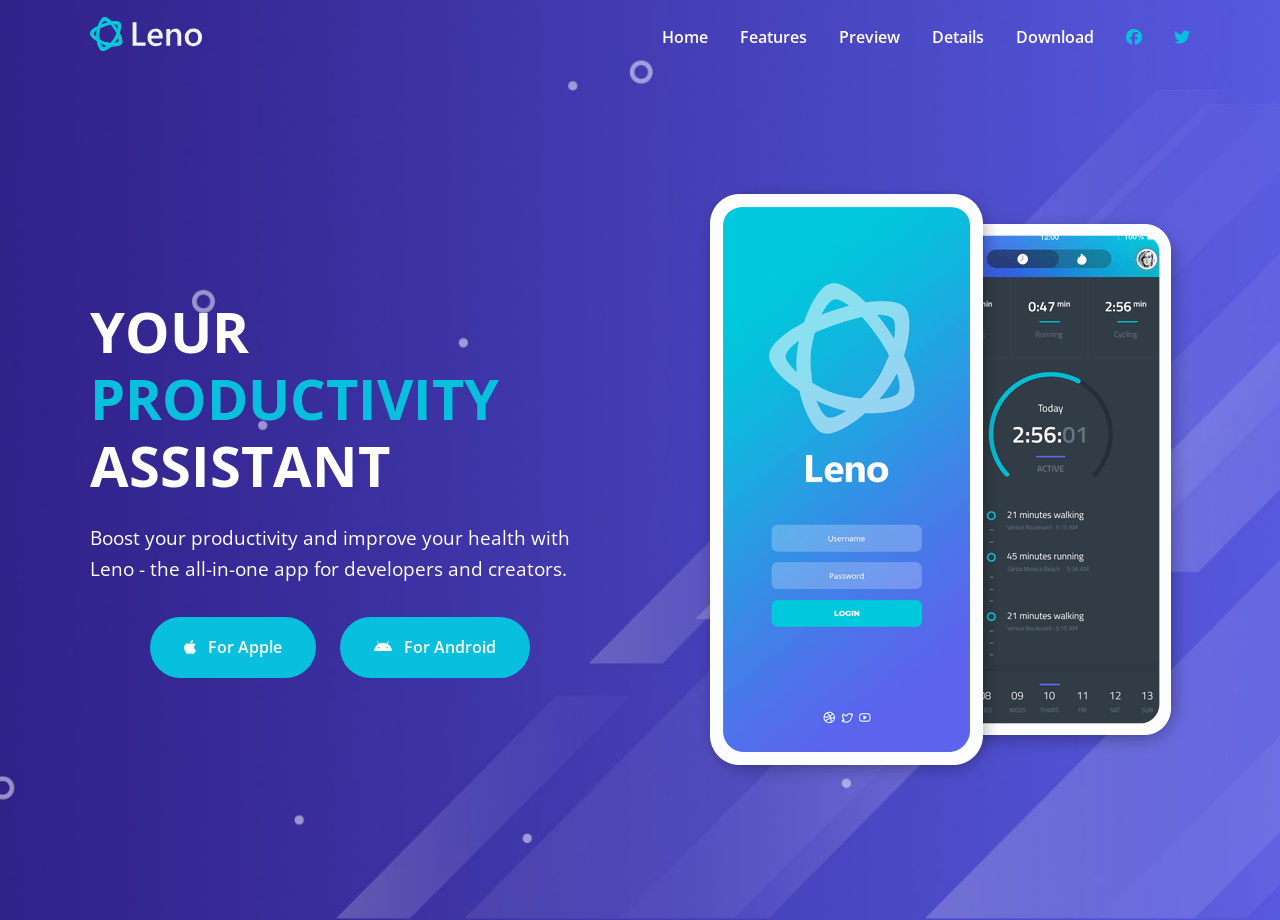
==== 19-20-Leno-Website-Project/index.html @ e5c8c9b2 "feat: implemented hero section" ====
<!DOCTYPE html>
<html lang="en">
  <head>
    <meta charset="UTF-8" />
    <meta name="viewport" content="width=device-width, initial-scale=1.0" />
    <link rel="preconnect" href="https://fonts.googleapis.com" />
    <link rel="preconnect" href="https://fonts.gstatic.com" crossorigin />
    <link
      href="https://fonts.googleapis.com/css2?family=Open+Sans:ital,wght@0,300..800;1,300..800&display=swap"
      rel="stylesheet"
    />
    <link
      rel="stylesheet"
      href="https://cdnjs.cloudflare.com/ajax/libs/font-awesome/6.5.2/css/all.min.css"
      integrity="sha512-SnH5WK+bZxgPHs44uWIX+LLJAJ9/2PkPKZ5QiAj6Ta86w+fsb2TkcmfRyVX3pBnMFcV7oQPJkl9QevSCWr3W6A=="
      crossorigin="anonymous"
      referrerpolicy="no-referrer"
    />
    <link rel="stylesheet" href="./css/styles.css" />
    <link rel="icon" href="./images/favicon.png" />
    <title>Leno App | Health & Productivity</title>
  </head>
  <body>
    <navbar class="navbar">
      <div class="navbar__container container">
        <div class="navbar__logo">
          <img src="./images/logo.svg" alt="Leno" />
        </div>
        <div class="navbar__menu">
          <ul class="navbar__menu-list">
            <li class="navbar__menu-item">
              <a href="index.html" class="navbar__menu-link">Home</a>
            </li>
            <li class="navbar__menu-item">
              <a href="index.html#features" class="navbar__menu-link">Features</a>
            </li>
            <li class="navbar__menu-item">
              <a href="index.html#preview" class="navbar__menu-link">Preview</a>
            </li>
            <li class="navbar__menu-item">
              <a href="index.html#details" class="navbar__menu-link">Details</a>
            </li>
            <li class="navbar__menu-item">
              <a href="index.html#download" class="navbar__menu-link">Download</a>
            </li>
            <li class="navbar__menu-item">
              <a href="#" class="navbar__menu-link--primary">
                <i class="fa-brands fa-facebook"></i>
              </a>
            </li>
            <li class="navbar__menu-item">
              <a href="#" class="navbar__menu-link--primary">
                <i class="fa-brands fa-twitter"></i>
              </a>
            </li>
          </ul>
        </div>

        <!-- Mobile Menu & Hamburger Icon -->
        <div class="navbar__mobile-menu">
          <div class="navbar__mobile-menu-toggle">
            <i class="fas fa-bars fa-2x"></i>
          </div>
          <!-- Mobile Menu Items -->
          <div class="navbar__mobile-menu-items">
            <ul class="navbar__mobile-menu-list">
              <li class="navbar__mobile-menu-item">
                <a href="index.html" class="navbar__mobile-menu-link">Home</a>
              </li>
              <li class="navbar__mobile-menu-item">
                <a href="index.html#features" class="navbar__mobile-menu-link">Features</a>
              </li>
              <li class="navbar__mobile-menu-item">
                <a href="index.html#preview" class="navbar__mobile-menu-link">Preview</a>
              </li>
              <li class="navbar__mobile-menu-item">
                <a href="index.html#details" class="navbar__mobile-menu-link">Details</a>
              </li>
              <li class="navbar__mobile-menu-item">
                <a href="index.html#download" class="navbar__mobile-menu-link">Download</a>
              </li>
              <li class="navbar__mobile-menu-item">
                <a href="#" class="navbar__mobile-menu-link--primary">
                  <i class="fa-brands fa-facebook"></i>
                </a>
              </li>
              <li class="navbar__mobile-menu-item">
                <a href="#" class="navbar__mobile-menu-link--primary">
                  <i class="fa-brands fa-twitter"></i>
                </a>
              </li>
            </ul>
          </div>
        </div>
      </div>
    </navbar>

    <!-- Hero -->
    <header class="hero">
      <div class="hero__container container">
        <div class="hero__content">
          <h1 class="hero__title">
            Your
            <span class="hero__title--primary">productivity</span> assistant
          </h1>
          <p class="hero__description">
            Boost your productivity and improve your health with Leno - the
            all-in-one app for developers and creators.
          </p>
          <div class="hero__buttons">
            <a href="#download" class="hero__button btn">
              <i class="fa-brands fa-apple"></i> For Apple </a>
            <a href="#download" class="hero__button btn">
              <i class="fa-brands fa-android"></i> For Android </a>
          </div>
        </div>
        <div class="hero__image">
          <img src="./images/header-smartphones.png" alt="Leno App" />
        </div>
      </div>
    </header>

    <script src="./js/script.js"></script>
  </body>
</html>
---- 19-20-Leno-Website-Project/css/styles.css ----
*,
*:before,
*:after {
  margin: 0;
  padding: 0;
  box-sizing: border-box;
}

:root {
  --primary-color: #08c0dd;
  --secondary-color: #262431;
  --tertiary-color: #2f2c3d;
}

html,
body {
  font-family: 'Open Sans', sans-serif;
  background: var(--secondary-color);
  color: #fff;
  line-height: 1.6;
  scroll-behavior: smooth;
}

a {
  color: #fff;
  text-decoration: none;
}

ul {
  list-style: none;
}

img {
  max-width: 100%;
}

.container {
  max-width: 1100px;
  margin: 0 auto;
}

.btn {
  padding: 0.5rem 2rem;
  background-color: var(--primary-color);
  border: 2px solid transparent;
  color: #fff;
  font-weight: 600;
  border-radius: 50px;
  transition: background-color 0.3s ease;
}

.btn:hover {
  background-color: var(--secondary-color);
  border-color: var(--primary-color);
}

/* Navbar */
.navbar {
  padding: 1rem 2rem;
  position: fixed;
  top: 0;
  right: 0;
  left: 0;
  z-index: 1000;
  background-color: transparent;
  transition: background-color 0.3s ease-in-out;
}

.navbar.navbar--scroll {
  background-color: rgba(38, 36, 49, 0.8);
  backdrop-filter: blur(10px);
}

.navbar__container {
  display: flex;
  justify-content: space-between;
  align-items: center;
}

.navbar__logo img {
  width: 112px;
  height: 36px;
}

.navbar__menu-list {
  display: flex;
  align-items: center;
  gap: 2rem;
  font-weight: 600;
}

.navbar__menu-link:hover,
.navbar__mobile-menu-link:hover {
  color: var(--primary-color);
}

.navbar__menu-link--primary,
.navbar__mobile-menu-link--primary {
  color: var(--primary-color);
}

.navbar__menu-link--primary:hover,
.navbar__mobile-menu-link--primary:hover {
  color: #fff;
}

/* Mobile Menu */
.navbar__mobile-menu {
  display: none;
  cursor: pointer;
}

.navbar__mobile-menu-items {
  position: absolute;
  top: 100%;
  left: 0;
  width: 100%;
  background: var(--secondary-color);
  opacity: 0.95;
  padding: 3rem 2rem;
  text-align: center;
  box-shadow: 0 2px 5px rgba(255, 255, 255, 0.1);
  border-top: 1px solid rgba(255, 255, 255, 0.1);
  transition: transform 0.3s ease-in-out;
}

.navbar__mobile-menu-list {
  display: flex;
  flex-direction: column;
  gap: 2rem;
  font-size: 1.2rem;
}

.navbar__mobile-menu-items {
  transform: translateX(100%);
}

.navbar__mobile-menu-items.active {
  transform: translateX(0);
}

/* Hero */
.hero {
  background: #000 url('../images/header-background.jpg') center center/cover
    no-repeat;
  padding: 11.5rem 2rem 8rem;
}

.hero__container {
  display: flex;
  justify-content: space-between;
  align-items: center;
  gap: 2rem;
}

.hero__content {
  max-width: 500px;
}

.hero__title {
  font-size: 3.5rem;
  text-transform: uppercase;
  font-weight: 700;
  line-height: 1.2;
}

.hero__title--primary {
  color: var(--primary-color);
}

.hero__description {
  margin-top: 1.5rem;
  font-size: 1.2rem;
  line-height: 1.6;
}

.hero__image img {
  max-width: 500px;
}

.hero__buttons {
  display: flex;
  align-items: center;
  justify-content: center;
  gap: 1.5rem;
  margin-top: 2rem;
}

.hero__button {
  padding: 1rem 2rem;
}

.hero__button i {
  margin-right: 0.5rem;
}

@media (max-width: 768px) {
  /* Navbar */
  .navbar__menu {
    display: none;
  }

  .navbar__mobile-menu {
    display: block;
  }
}
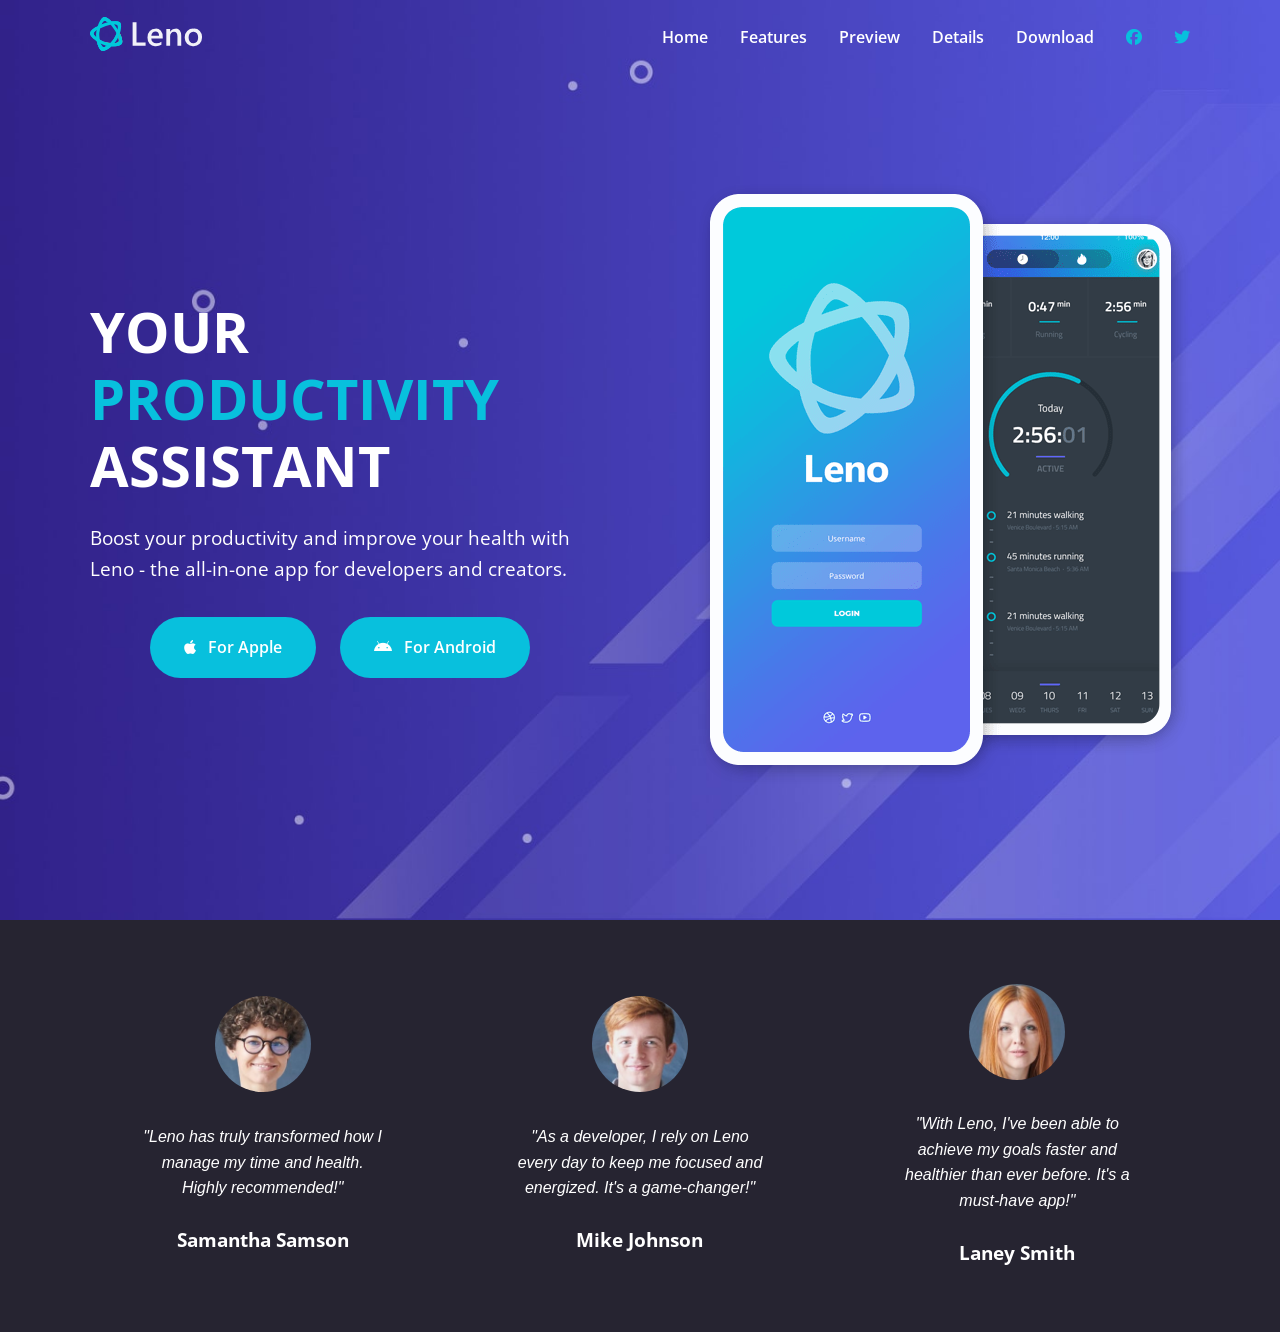
==== commit 7e61607b: "feat: implemented testimonials section" ====
--- a/19-20-Leno-Website-Project/index.html
+++ b/19-20-Leno-Website-Project/index.html
@@ -120,6 +120,50 @@
       </div>
     </header>
 
+    <!-- Testimonials -->
+    <section class="testimonials" id="testimonials">
+      <div class="testimonials__container container">
+        <div class="testimonials__card">
+          <div class="testimonials__image">
+            <img src="./images/testimonial-1.jpg" alt="Testimonial 1" />
+          </div>
+          <div class="testimonials__card--content">
+            <p class="testimonials__card-text">
+              "Leno has truly transformed how I manage my time and health.
+              Highly recommended!"
+            </p>
+            <h3 class="testimonials__card-title">Samantha Samson</h3>
+          </div>
+        </div>
+
+        <div class="testimonials__card">
+          <div class="testimonials__image">
+            <img src="./images/testimonial-2.jpg" alt="Testimonial 2" />
+          </div>
+          <div class="testimonials__card--content">
+            <p class="testimonials__card-text">
+              "As a developer, I rely on Leno every day to keep me focused and
+              energized. It's a game-changer!"
+            </p>
+            <h3 class="testimonials__card-title">Mike Johnson</h3>
+          </div>
+        </div>
+
+        <div class="testimonials__card">
+          <div class="testimonials__image">
+            <img src="./images/testimonial-3.jpg" alt="Testimonial 3" />
+          </div>
+          <div class="testimonials__card--content">
+            <p class="testimonials__card-text">
+              "With Leno, I've been able to achieve my goals faster and
+              healthier than ever before. It's a must-have app!"
+            </p>
+            <h3 class="testimonials__card-title">Laney Smith</h3>
+          </div>
+        </div>
+      </div>
+    </section>
+
     <script src="./js/script.js"></script>
   </body>
 </html>
--- a/19-20-Leno-Website-Project/css/styles.css
+++ b/19-20-Leno-Website-Project/css/styles.css
@@ -194,6 +194,40 @@
   margin-right: 0.5rem;
 }
 
+/* Testimonials */
+.testimonials {
+  padding: 4rem 2rem;
+  text-align: center;
+}
+
+.testimonials__container {
+  display: grid;
+  grid-template-columns: repeat(3, 1fr);
+  gap: 2rem;
+  align-items: center;
+  justify-content: center;
+}
+
+.testimonials__card {
+  padding: 0 3rem;
+}
+
+.testimonials__image img {
+  width: 96px;
+  height: 96px;
+  border-radius: 50%;
+  margin-right: auto;
+  margin-left: auto;
+  margin-bottom: 1.5rem;
+}
+
+.testimonials__card-text {
+  font-style: italic;
+  margin-bottom: 1.5rem;
+}
+
+
+
 @media (max-width: 768px) {
   /* Navbar */
   .navbar__menu {
@@ -203,4 +237,13 @@
   .navbar__mobile-menu {
     display: block;
   }
+
+  /* Testimonials */
+  .testimonials__container {
+    grid-template-columns: 1fr;
+  }
+
+  .testimonials__card:nth-child(2) {
+    display: none;
+  }
 }
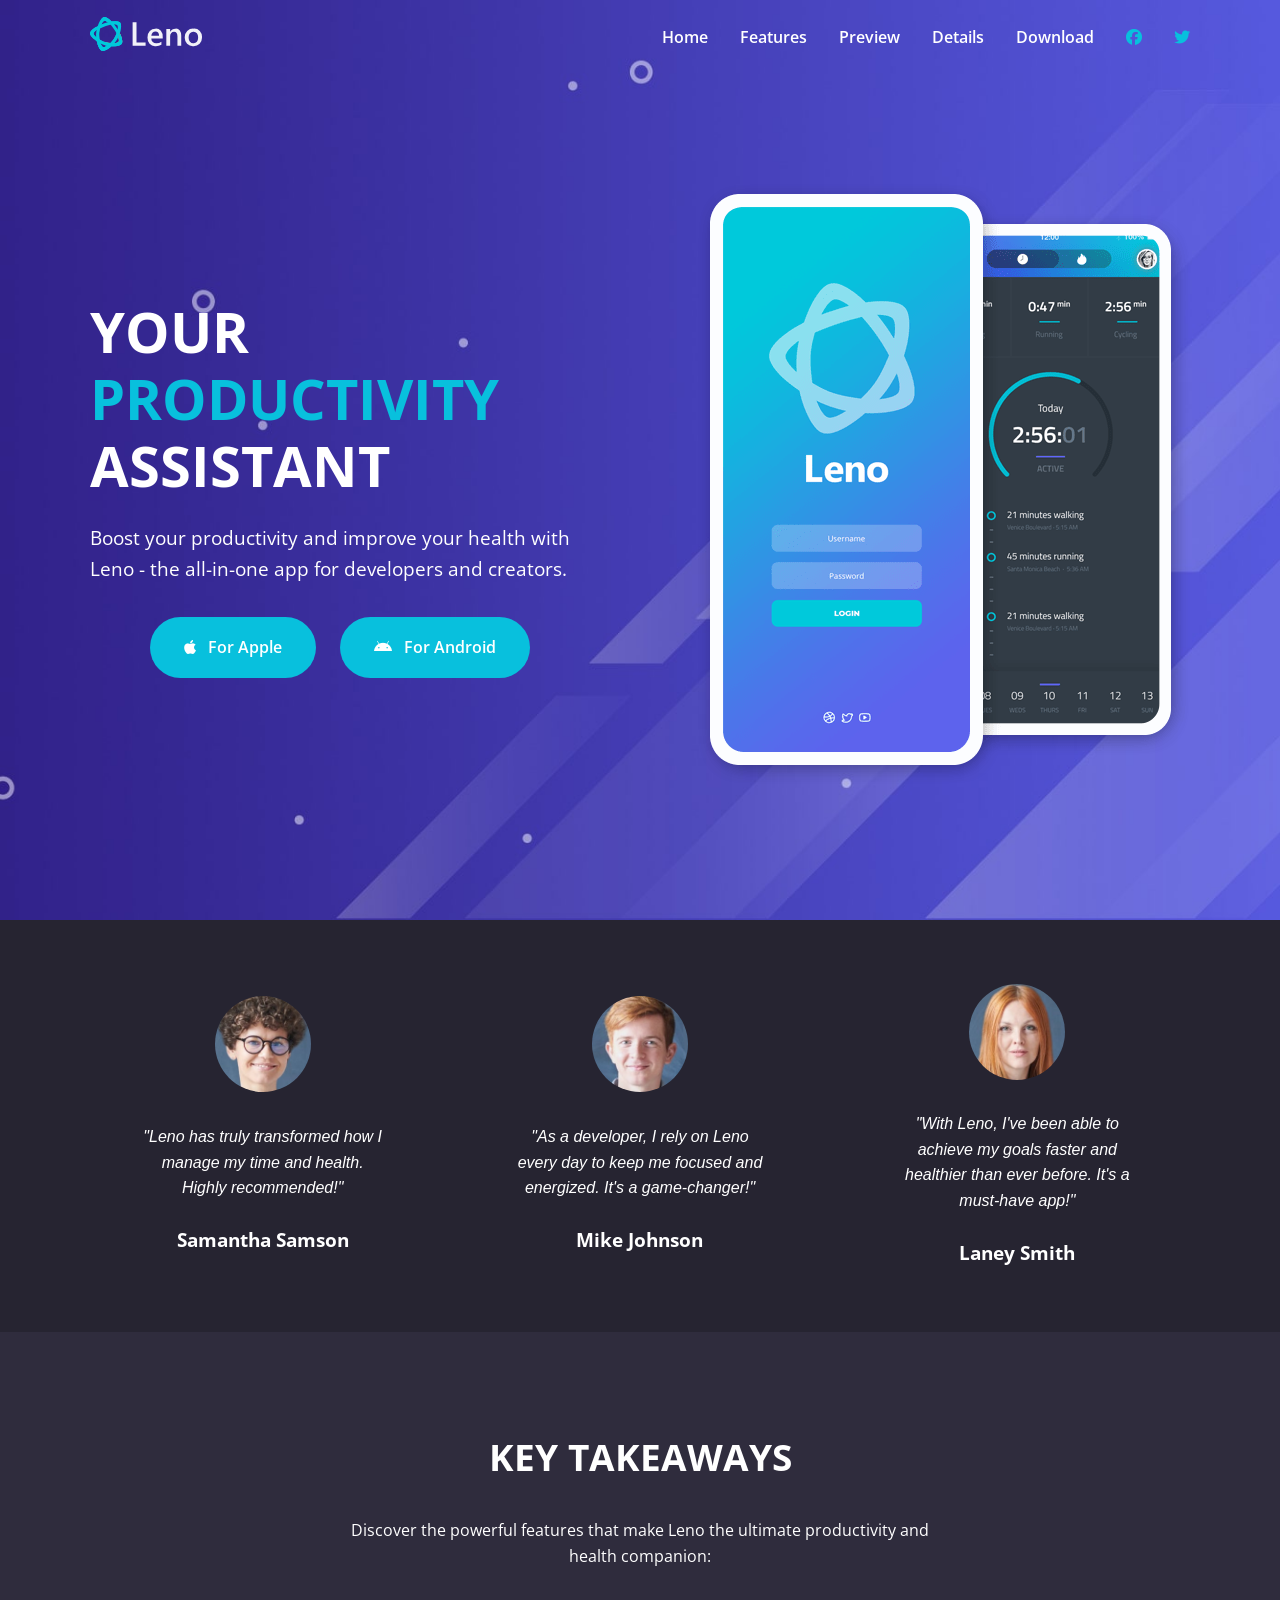
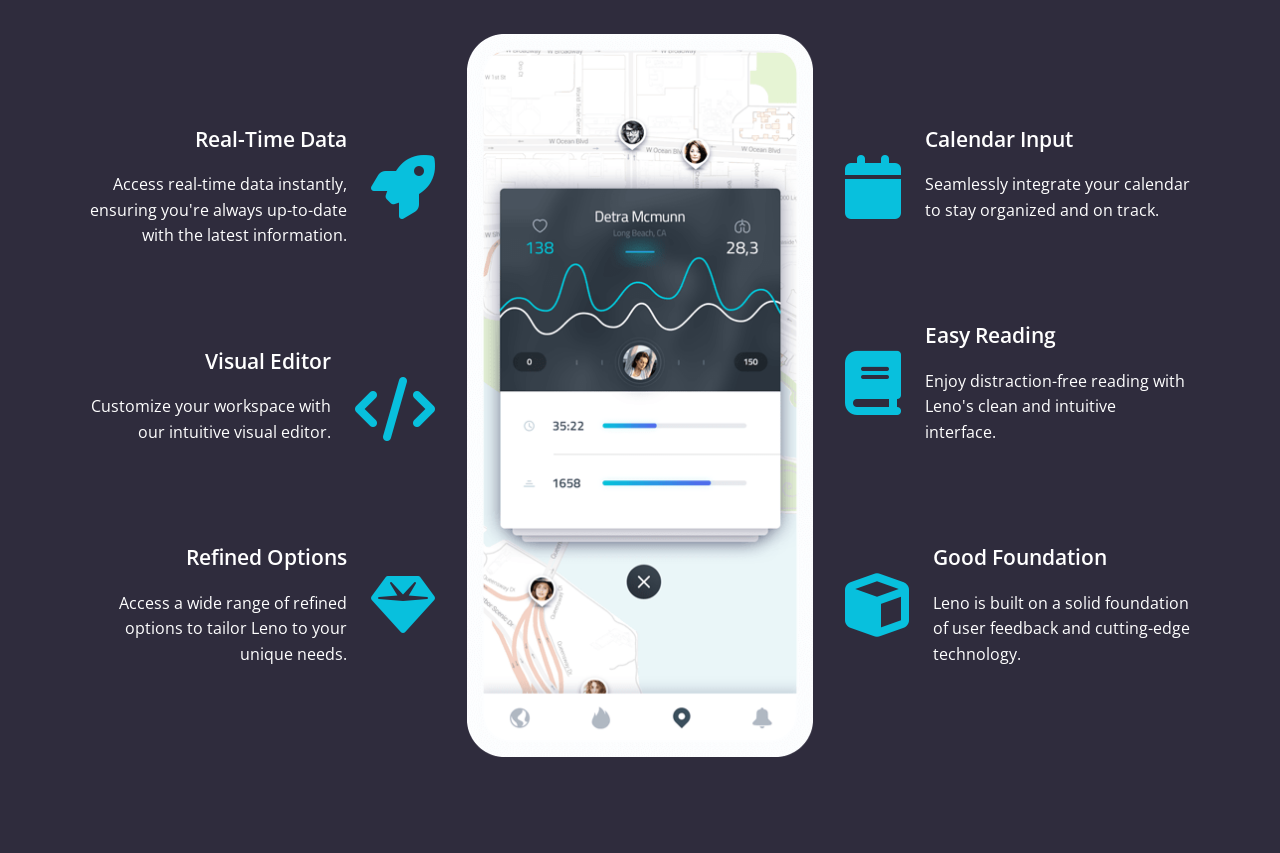
==== commit 8d0a6c10: "feat: implemented feature section" ====
--- a/19-20-Leno-Website-Project/index.html
+++ b/19-20-Leno-Website-Project/index.html
@@ -164,6 +164,116 @@
       </div>
     </section>
 
+    <!-- Features -->
+    <section class="features" id="features">
+      <div class="features__container container">
+        <div class="features__content">
+          <h2 class="features__title">Key Takeaways</h2>
+          <p class="features__description">
+            Discover the powerful features that make Leno the ultimate
+            productivity and health companion:
+          </p>
+          <div class="features__grid">
+            <!-- Grid Column 1 -->
+            <div class="features__grid-column features__grid-column-left">
+              <!-- Grid Item 1 -->
+              <div class="features__grid-item">
+                <div class="features__grid-item-text">
+                  <h4 class="features__grid-item-text-title">Real-Time Data</h4>
+                  <p class="features__grid-item-text-description">
+                    Access real-time data instantly, ensuring you're always
+                    up-to-date with the latest information.
+                  </p>
+                </div>
+                <div class="features__grid-item-icon">
+                  <i class="fas fa-rocket fa-4x"></i>
+                </div>
+              </div>
+              <!-- Grid Item 2 -->
+              <div class="features__grid-item">
+                <div class="features__grid-item-text">
+                  <h4 class="features__grid-item-text-title">Visual Editor</h4>
+                  <p class="features__grid-item-text-description">
+                    Customize your workspace with our intuitive visual editor.
+                  </p>
+                </div>
+                <div class="features__grid-item-icon">
+                  <i class="fas fa-code fa-4x"></i>
+                </div>
+              </div>
+              <!-- Grid Item 3 -->
+              <div class="features__grid-item">
+                <div class="features__grid-item-text">
+                  <h4 class="features__grid-item-text-title">
+                    Refined Options
+                  </h4>
+                  <p class="features__grid-item-text-description">
+                    Access a wide range of refined options to tailor Leno to
+                    your unique needs.
+                  </p>
+                </div>
+                <div class="features__grid-item-icon">
+                  <i class="fas fa-gem fa-4x"></i>
+                </div>
+              </div>
+            </div>
+
+            <!-- Grid Column 2 -->
+            <div class="features__grid-column features__grid-column-center">
+              <img src="./images/features-smartphone-1.png" alt="" />
+            </div>
+
+            <!-- Grid Column 3 -->
+            <div class="features__grid-column features__grid-column-right">
+              <!-- Grid Item 1 -->
+              <div class="features__grid-item">
+                <div class="features__grid-item-text">
+                  <h4 class="features__grid-item-text-title">Calendar Input</h4>
+                  <p class="features__grid-item-text-description">
+                    Seamlessly integrate your calendar to stay organized and on
+                    track.
+                  </p>
+                </div>
+                <div class="features__grid-item-icon">
+                  <i class="fas fa-calendar fa-4x"></i>
+                </div>
+              </div>
+              <!-- Grid Item 2 -->
+              <div class="features__grid-item">
+                <div class="features__grid-item-text">
+                  <h4 class="features__grid-item-text-title">Easy Reading</h4>
+                  <p class="features__grid-item-text-description">
+                    Enjoy distraction-free reading with Leno's clean and
+                    intuitive interface.
+                  </p>
+                </div>
+                <div class="features__grid-item-icon">
+                  <i class="fas fa-book fa-4x"></i>
+                </div>
+              </div>
+              <!-- Grid Item 3 -->
+              <div class="features__grid-item">
+                <div class="features__grid-item-text">
+                  <h4 class="features__grid-item-text-title">
+                    Good Foundation
+                  </h4>
+                  <p class="features__grid-item-text-description">
+                    Leno is built on a solid foundation of user feedback and
+                    cutting-edge technology.
+                  </p>
+                </div>
+                <div class="features__grid-item-icon">
+                  <i class="fas fa-cube fa-4x"></i>
+                </div>
+              </div>
+            </div>
+          </div>
+        </div>
+      </div>
+    </section>
+
+    
+
     <script src="./js/script.js"></script>
   </body>
 </html>
--- a/19-20-Leno-Website-Project/css/styles.css
+++ b/19-20-Leno-Website-Project/css/styles.css
@@ -226,6 +226,68 @@
   margin-bottom: 1.5rem;
 }
 
+/* Features */
+.features {
+  background-color: var(--tertiary-color);
+  padding: 6rem 2rem;
+}
+
+.features__container {
+  text-align: center;
+}
+
+.features__title {
+  font-size: 2.3rem;
+  margin-bottom: 2rem;
+  text-transform: uppercase;
+}
+
+.features__description {
+  max-width: 600px;
+  margin: 1rem auto 4rem;
+}
+
+.features__grid {
+  display: grid;
+  grid-template-columns: repeat(3, 1fr);
+  gap: 2rem;
+}
+
+.features__grid-column {
+  display: flex;
+  flex-direction: column;
+  align-items: center;
+  justify-content: center;
+  gap: 6rem;
+}
+
+.features__grid-item {
+  display: flex;
+  align-items: start;
+  justify-content: start;
+  text-align: right;
+  gap: 1.5rem;
+}
+
+.features__grid-item-text-title {
+  font-size: 1.3rem;
+  font-weight: 600;
+  margin-bottom: 1rem;
+}
+
+.features__grid-item-icon {
+  margin-top: 2rem;
+}
+
+.features__grid-item-icon i {
+  color: var(--primary-color);
+}
+
+.features__grid-column-right .features__grid-item {
+  flex-direction: row-reverse;
+  text-align: left;
+}
+
 
 
 @media (max-width: 768px) {
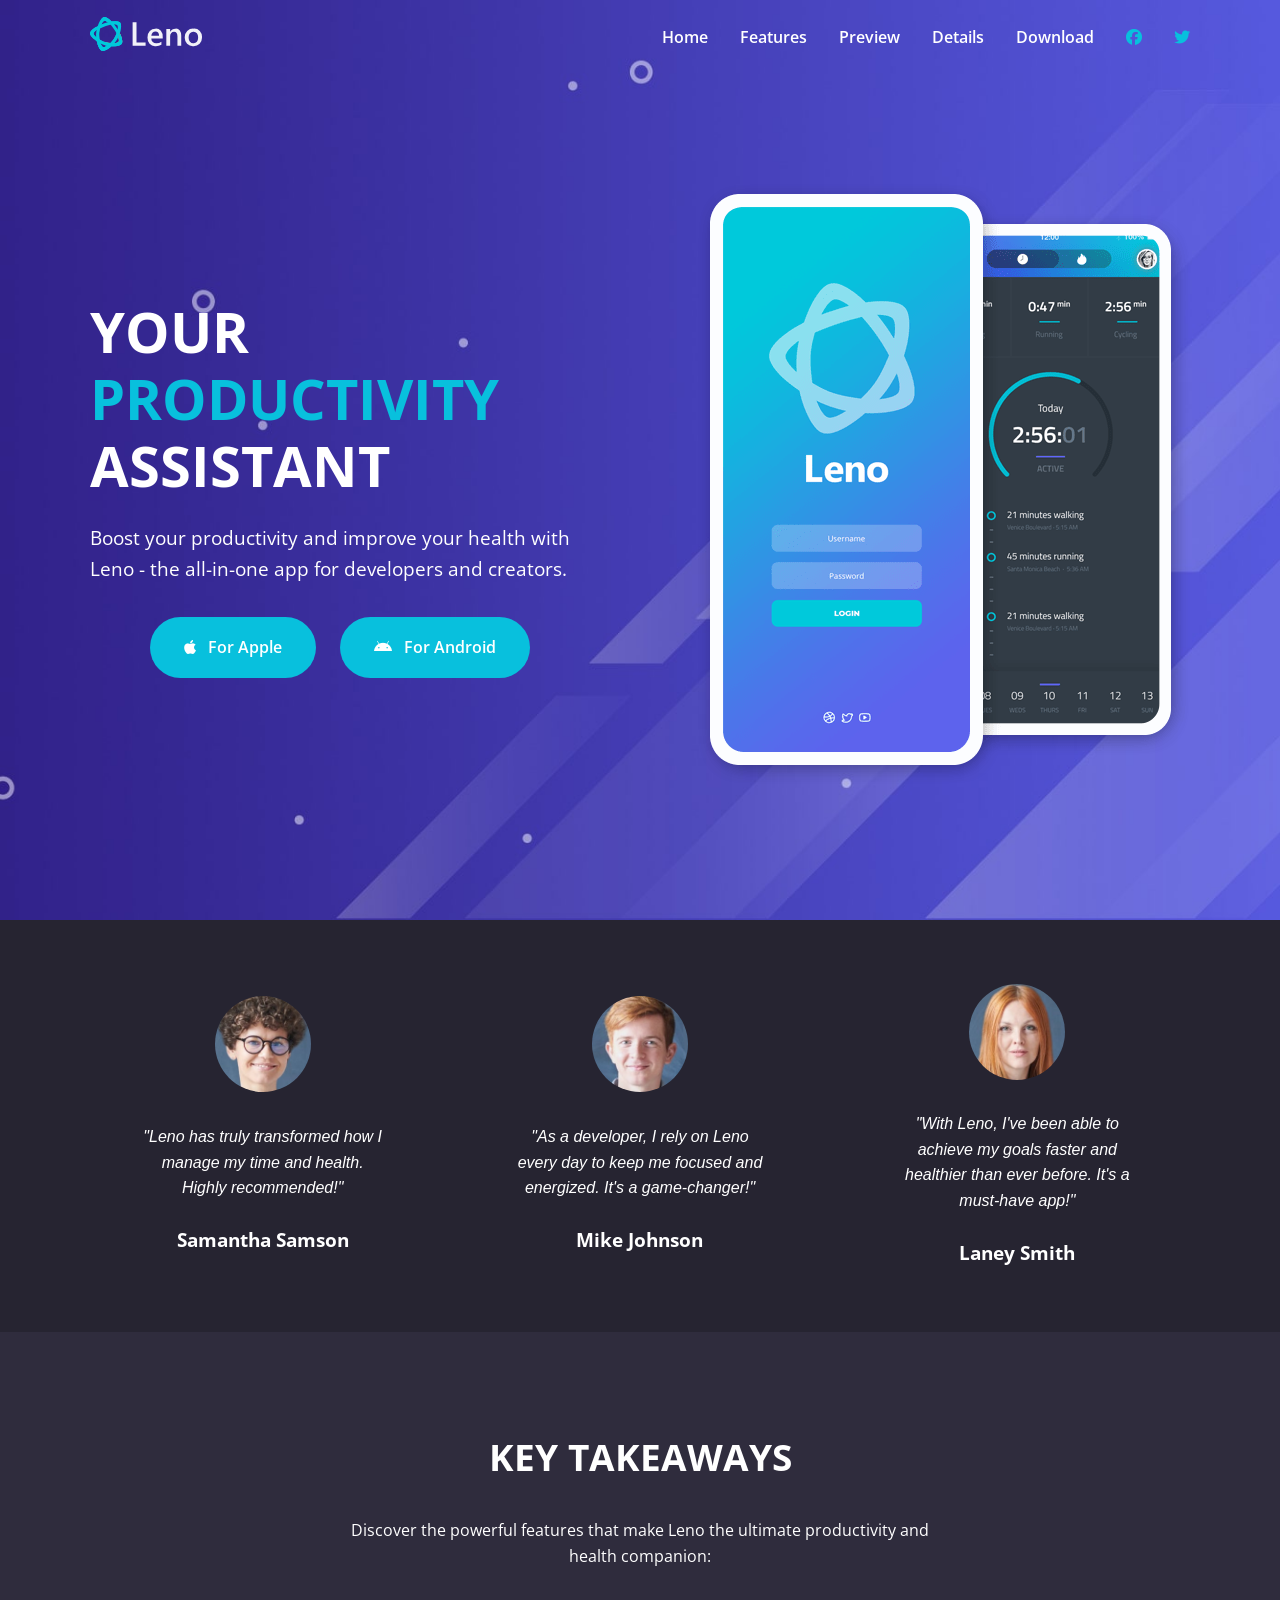
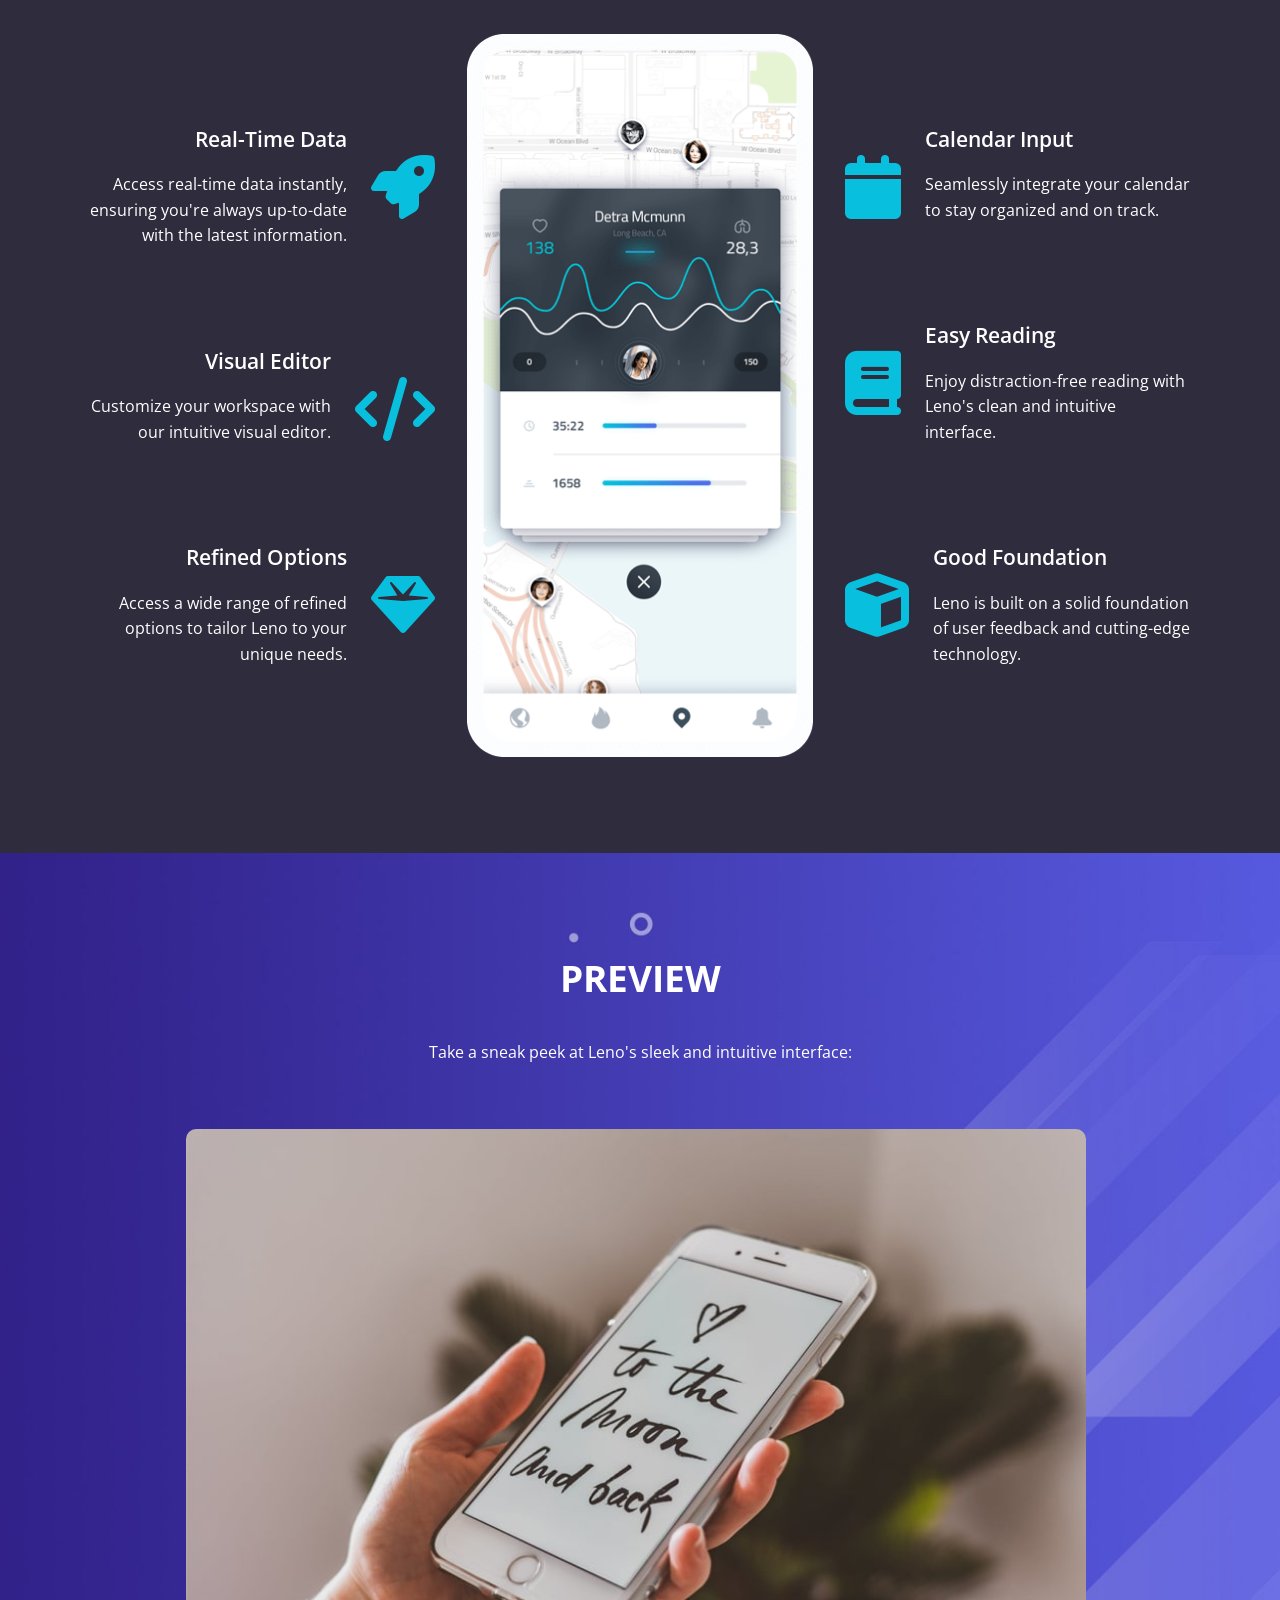
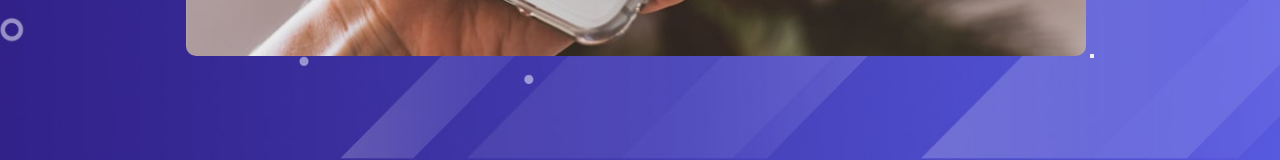
==== commit fe5769a7: "feat: implemented preview section" ====
--- a/19-20-Leno-Website-Project/index.html
+++ b/19-20-Leno-Website-Project/index.html
@@ -272,7 +272,27 @@
       </div>
     </section>
 
-    
+    <!-- Preview -->
+    <section class="preview" id="preview">
+      <div class="preview__container container">
+        <div class="preview__content">
+          <h2 class="preview__title">Preview</h2>
+          <p class="preview__description">
+            Take a sneak peek at Leno's sleek and intuitive interface:
+          </p>
+          <div class="preview__image-container">
+            <div class="preview__video-wrapper">
+              <img src="./images/video-frame.jpg" alt="preview" />
+              <button class="preview__video-button">
+                <span class="preview__video-play-button">
+                  <span></span>
+                </span>
+              </button>
+            </div>
+          </div>
+        </div>
+      </div>
+    </section>
 
     <script src="./js/script.js"></script>
   </body>
--- a/19-20-Leno-Website-Project/css/styles.css
+++ b/19-20-Leno-Website-Project/css/styles.css
@@ -288,7 +288,111 @@
   text-align: left;
 }
 
-
+/* Preview */
+.preview {
+  background: url('../images/video-background.jpg') center center/cover
+    no-repeat;
+}
+
+.preview__container {
+  padding: 6rem 2rem;
+  text-align: center;
+}
+
+.preview__title {
+  font-size: 2.3rem;
+  margin-bottom: 2rem;
+  text-transform: uppercase;
+}
+
+.preview__description {
+  max-width: 600px;
+  margin: 1rem auto 4rem;
+}
+
+.preview__video-wrapper {
+  position: relative;
+}
+
+.preview__video-wrapper img {
+  width: 100%;
+  max-width: 900px;
+  border-radius: 10px;
+}
+
+/* Media Queries */
+@media (max-width: 992px) {
+  /* Hero */
+  .hero {
+    padding: 10rem;
+    text-align: center;
+  }
+
+  .hero__container {
+    flex-direction: column;
+  }
+
+  .hero__title {
+    font-size: 2.3rem;
+  }
+
+  .hero__buttons {
+    flex-direction: column;
+    gap: 1rem;
+  }
+
+  .hero__button {
+    width: 100%;
+  }
+
+  .hero__image img {
+    max-width: 350px;
+  }
+
+  /* Testimonials */
+  .testimonials__container {
+    grid-template-columns: repeat(2, 1fr);
+  }
+
+  .testimonials__card {
+    padding: 0 1.5rem;
+  }
+
+  .testimonials__card:nth-child(3) {
+    display: none;
+  }
+
+  /* Features */
+  .features__grid {
+    grid-template-columns: 1fr;
+  }
+
+  .features__grid-column-left,
+  .features__grid-column-right {
+    order: 2;
+    margin-bottom: 2rem;
+  }
+
+  .features__grid-column-center {
+    order: 1;
+    margin-bottom: 3rem;
+  }
+
+  .features__grid-item,
+  .features__grid-column-right .features__grid-item {
+    text-align: center;
+    flex-direction: column-reverse;
+    max-width: 400px;
+  }
+
+  .features__grid-item-icon {
+    margin: 0 auto;
+  }
+
+  .features__grid-column-center img {
+    max-width: 300px;
+  }
+}
 
 @media (max-width: 768px) {
   /* Navbar */
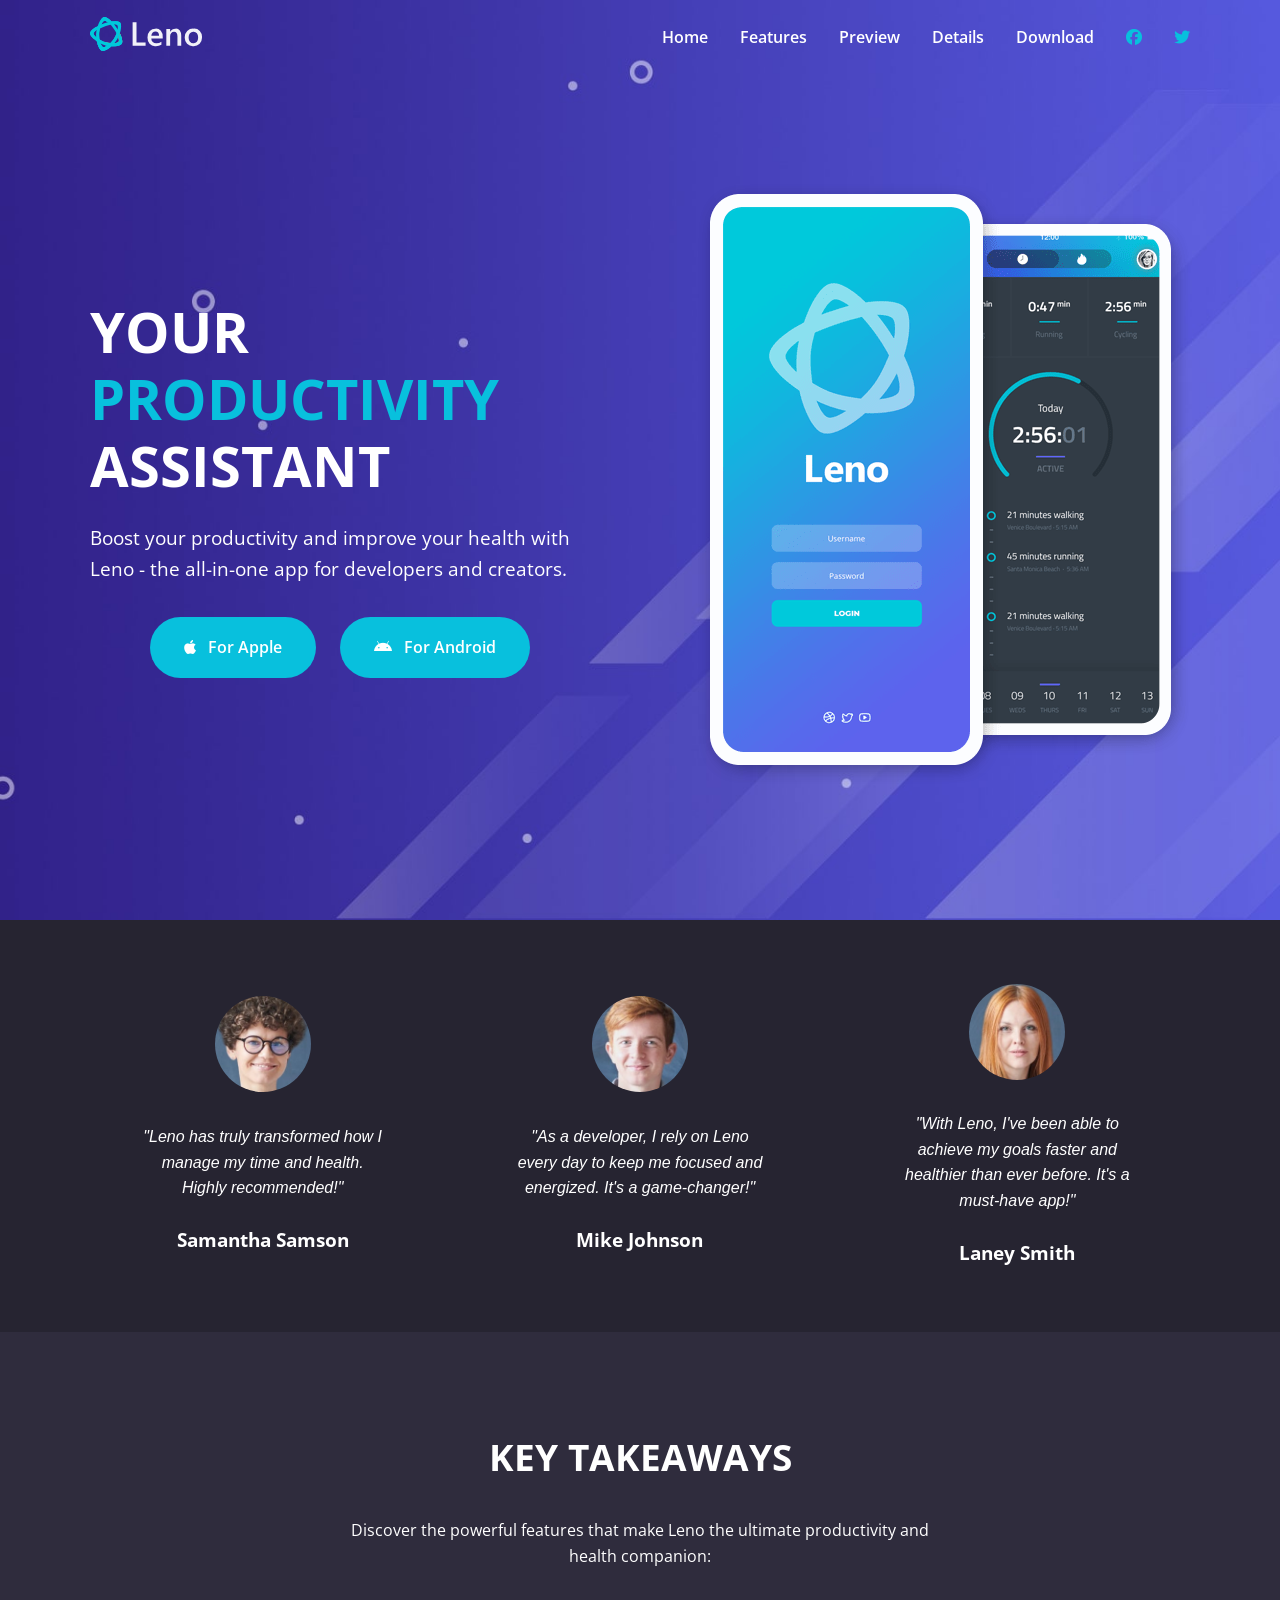
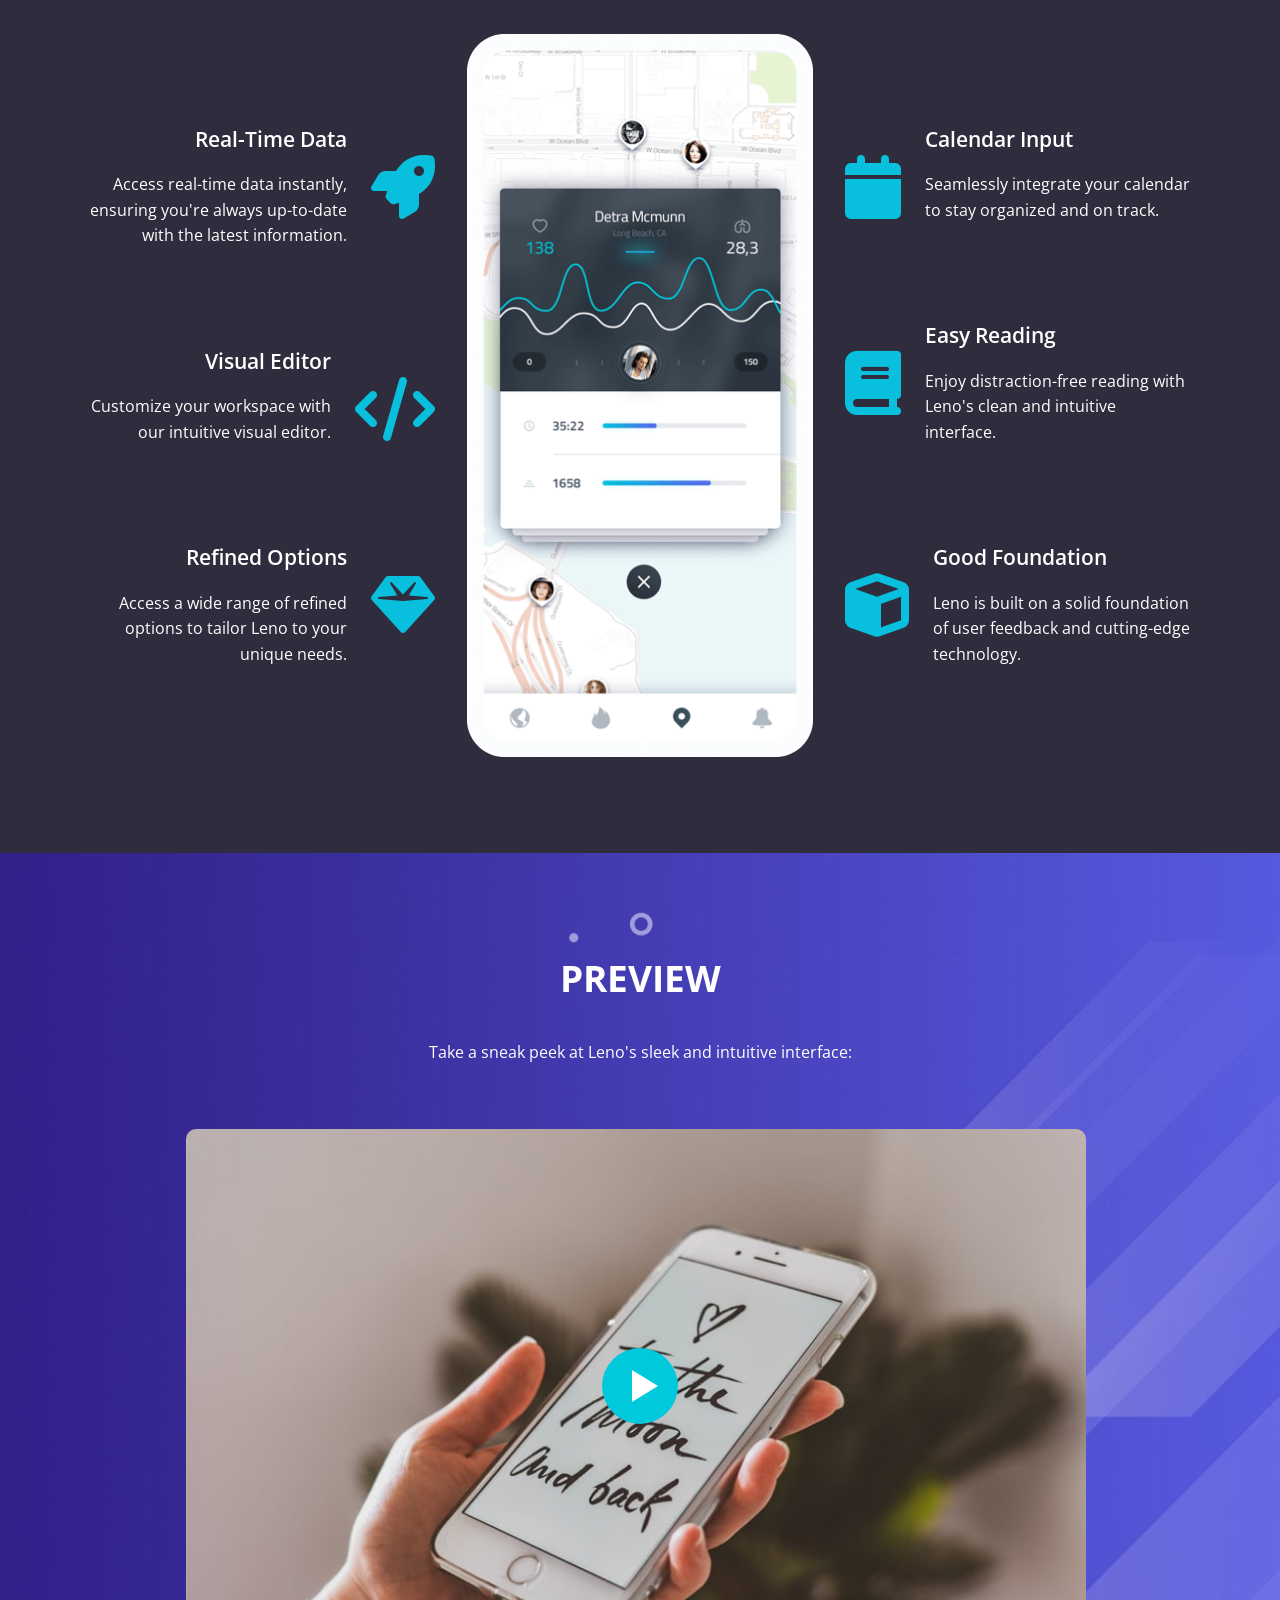
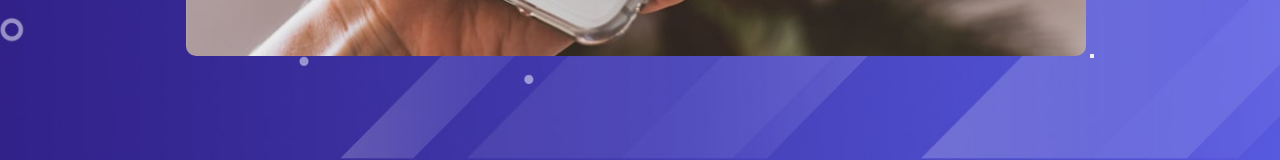
==== commit 6023c616: "feat: implemented video modal" ====
--- a/19-20-Leno-Website-Project/index.html
+++ b/19-20-Leno-Website-Project/index.html
@@ -272,6 +272,22 @@
       </div>
     </section>
 
+    <!-- Modal -->
+    <div class="modal" id="videoModal">
+      <div class="modal__content">
+        <span class="modal__close-button">&times;</span>
+        <iframe
+          src=""
+          frameborder="0"
+          id="videoPlayer"
+          width="560"
+          height="315"
+          frameborder="0"
+          allowfullscreen
+        ></iframe>
+      </div>
+    </div>
+
     <!-- Preview -->
     <section class="preview" id="preview">
       <div class="preview__container container">
@@ -294,6 +310,8 @@
       </div>
     </section>
 
+
+
     <script src="./js/script.js"></script>
   </body>
 </html>
--- a/19-20-Leno-Website-Project/css/styles.css
+++ b/19-20-Leno-Website-Project/css/styles.css
@@ -320,6 +320,111 @@
   border-radius: 10px;
 }
 
+/* Play Button Container */
+.preview__video-play-button {
+  position: absolute;
+  top: 48%;
+  left: 50%;
+  transform: translateX(-50%) translateY(-50%);
+  z-index: 10;
+  display: block;
+  box-sizing: content-box;
+  width: 2rem;
+  height: 2.75rem;
+  border-radius: 50%;
+  cursor: pointer;
+  padding: 1.25rem 1.25rem 1.25rem 1.75rem;
+}
+
+/* Play Button Circle */
+.preview__video-play-button::after {
+  content: '';
+  position: absolute;
+  top: 50%;
+  left: 50%;
+  transform: translateX(-50%) translateY(-50%);
+  z-index: 1;
+  background: #00c9db;
+  height: 4.375rem;
+  width: 4.375rem;
+  border-radius: 50%;
+  display: block;
+  transition: all 200ms;
+}
+
+/* Play Button Triangle */
+.preview__video-play-button span {
+  position: relative;
+  display: block;
+  z-index: 3;
+  top: 0.375rem;
+  left: 0.25rem;
+  width: 0;
+  height: 0;
+  border-left: 1.625rem solid #fff;
+  border-top: 1rem solid transparent;
+  border-bottom: 1rem solid transparent;
+}
+
+/* Play Button Animation */
+.preview__video-play-button::before {
+  content: '';
+  position: absolute;
+  top: 50%;
+  left: 50%;
+  transform: translateX(-50%) translateY(-50%);
+  z-index: 0;
+  display: block;
+  width: 4.75rem;
+  height: 4.75rem;
+  background: #00c9db;
+  border-radius: 50%;
+  animation: pulse-border 1500ms ease-out infinite;
+}
+
+@keyframes pulse-border {
+  0% {
+    transform: translateX(-50%) translateY(-50%) scale(1);
+    opacity: 1;
+  }
+
+  100% {
+    transform: translateX(-50%) translateY(-50%) scale(1.5);
+    opacity: 0;
+  }
+}
+
+/* Modal */
+.modal {
+  display: none;
+  position: fixed;
+  z-index: 999;
+  left: 0;
+  top: 0;
+  width: 100%;
+  height: 100%;
+  overflow: auto;
+  background-color: rgba(0, 0, 0, 0.5);
+}
+
+.modal__content {
+  background-color: rgba(0, 0, 0, 0.5);
+  margin: 10% auto;
+  padding: 20px;
+  border: 1px solid #888;
+  border-radius: 10px;
+  max-width: 600px;
+  position: relative;
+}
+
+.modal__close-button {
+  position: absolute;
+  top: 10px;
+  right: 20px;
+  font-size: 40px;
+  cursor: pointer;
+}
+
 /* Media Queries */
 @media (max-width: 992px) {
   /* Hero */
@@ -412,4 +517,15 @@
   .testimonials__card:nth-child(2) {
     display: none;
   }
+
+  /* Video Modal */
+  .modal__content {
+    margin: 40% auto;
+    padding: 10px;
+    width: 90%;
+  }
+
+  .modal__content iframe {
+    width: 100%;
+  }
 }
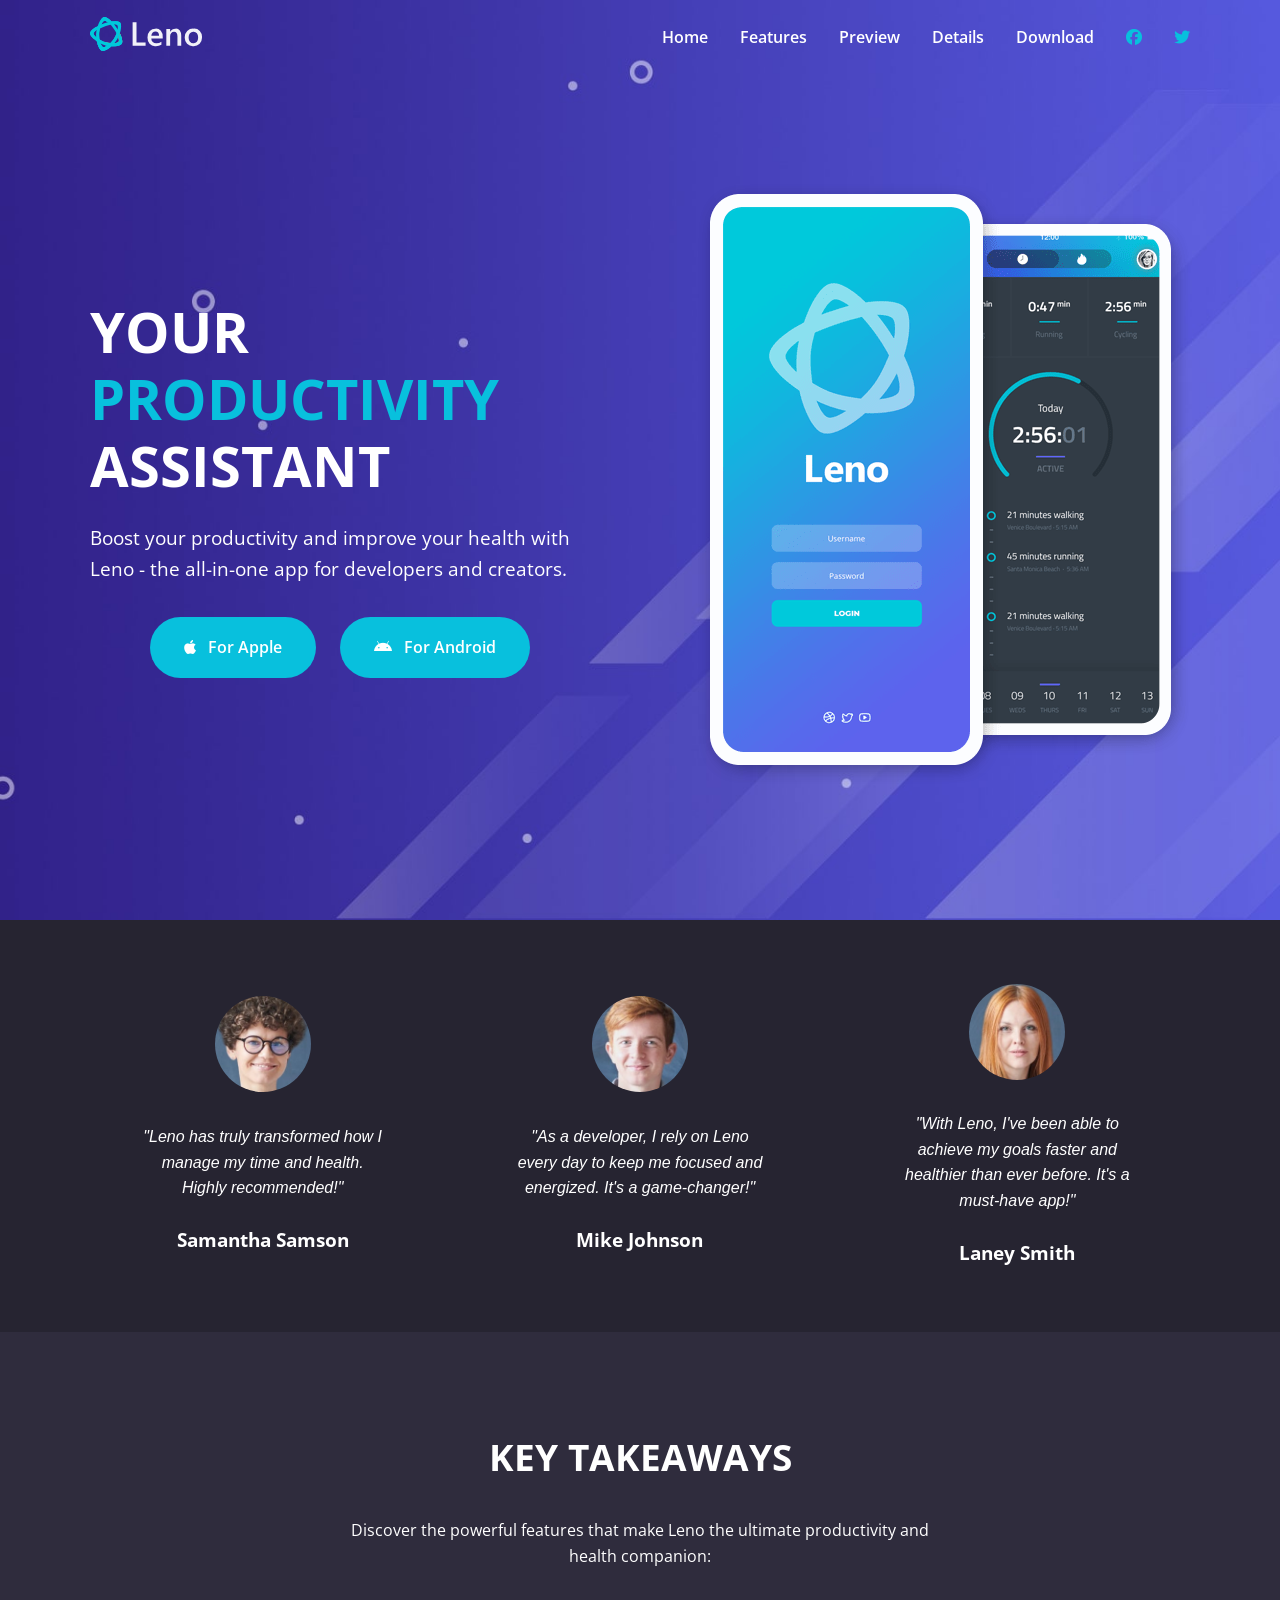
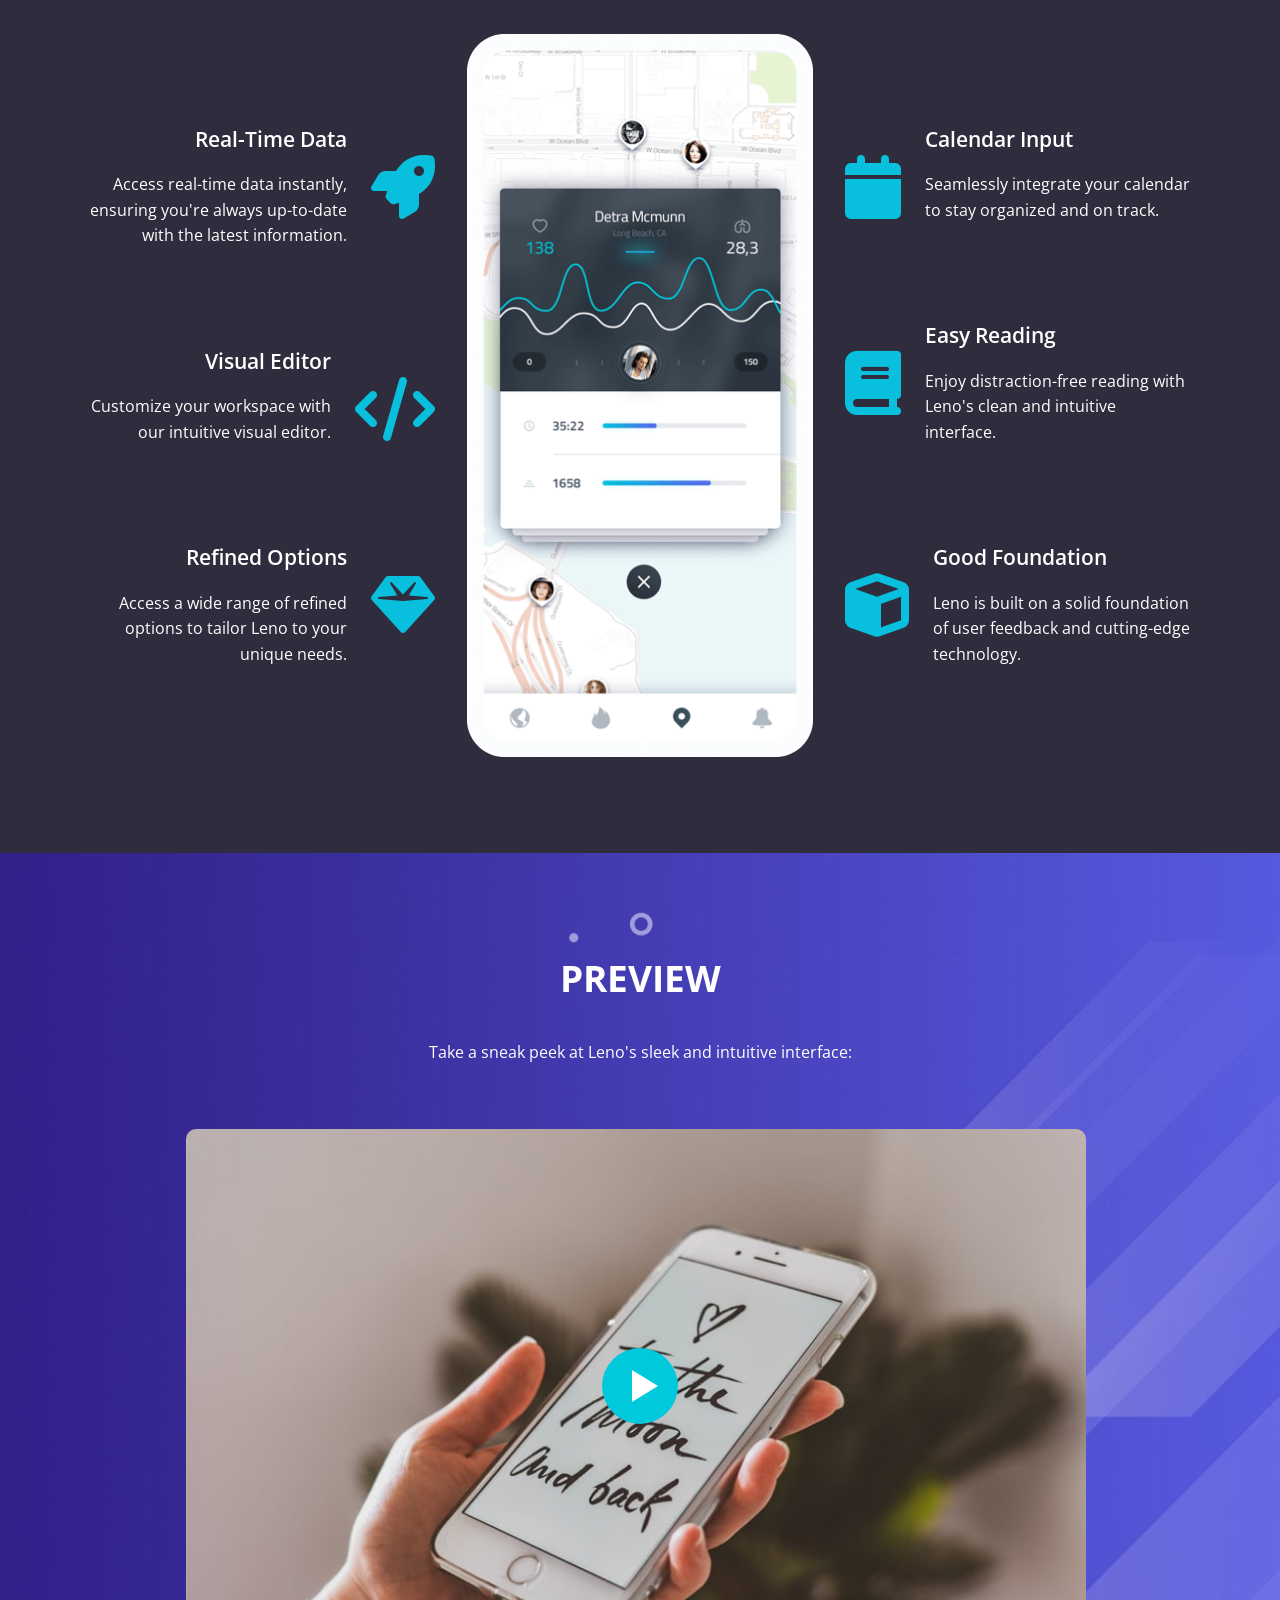
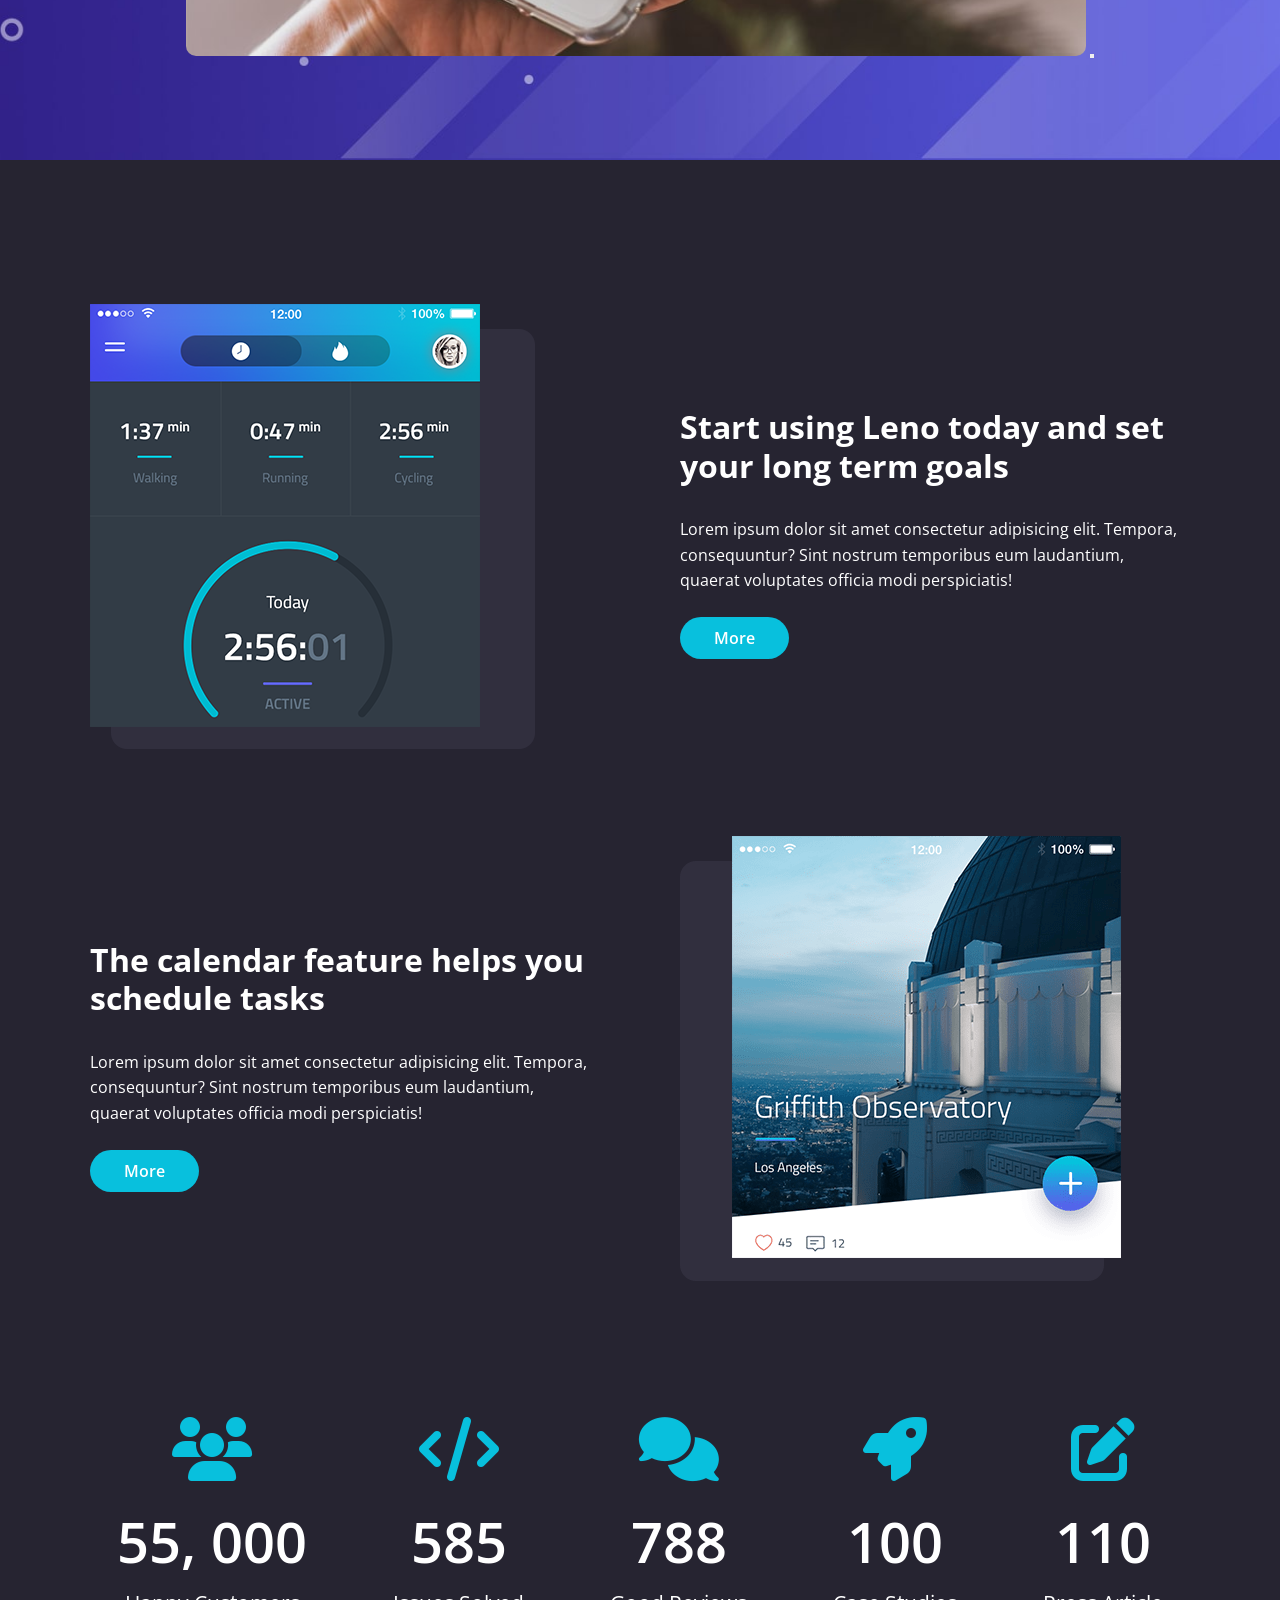
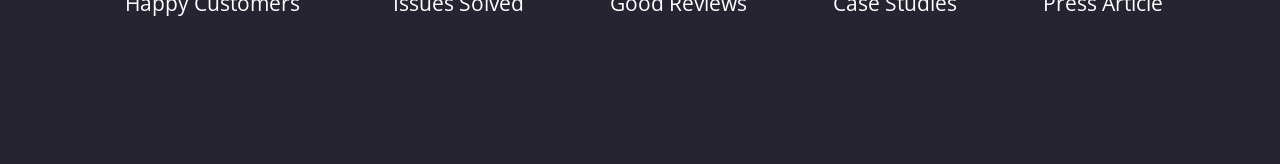
==== commit 6d7e37b1: "feat: implemented details area" ====
--- a/19-20-Leno-Website-Project/index.html
+++ b/19-20-Leno-Website-Project/index.html
@@ -310,7 +310,74 @@
       </div>
     </section>
 
-
+    <!-- Details -->
+    <section class="details" id="details">
+      <div class="details__container container">
+        <div class="details__grid">
+          <!-- Grid Item 1 -->
+          <div class="details__grid-image">
+            <img src="./images/details-1.png" alt="Leno App" />
+          </div>
+          <!-- Grid Item 2 -->
+          <div class="details__grid-content">
+            <h3 class="details__grid-heading">
+              Start using Leno today and set your long term goals
+            </h3>
+            <p class="details__grid-description">
+              Lorem ipsum dolor sit amet consectetur adipisicing elit. Tempora,
+              consequuntur? Sint nostrum temporibus eum laudantium, quaerat
+              voluptates officia modi perspiciatis!
+            </p>
+            <a href="details.html" class="details__grid-button btn">More</a>
+          </div>
+          <!-- Grid Item 3 -->
+          <div class="details__grid-content">
+            <h3 class="details__grid-heading">
+              The calendar feature helps you schedule tasks
+            </h3>
+            <p class="details__grid-description">
+              Lorem ipsum dolor sit amet consectetur adipisicing elit. Tempora,
+              consequuntur? Sint nostrum temporibus eum laudantium, quaerat
+              voluptates officia modi perspiciatis!
+            </p>
+            <a href="details.html" class="details__grid-button btn">More</a>
+          </div>
+          <!-- Grid Item 4 -->
+          <div class="details__grid-image">
+            <img src="./images/details-2.png" alt="Leno App" />
+          </div>
+        </div>
+
+        <!-- Icons -->
+        <div class="details__icons">
+          <div class="details__icons-item">
+            <i class="fas fa-users fa-4x"></i>
+            <div class="details__icons-amount">55, 000</div>
+            <h4 class="details__icons-title">Happy Customers</h4>
+          </div>
+          <div class="details__icons-item">
+            <i class="fas fa-code fa-4x"></i>
+            <div class="details__icons-amount">585</div>
+            <h4 class="details__icons-title">Issues Solved</h4>
+          </div>
+          <div class="details__icons-item">
+            <i class="fas fa-comments fa-4x"></i>
+            <div class="details__icons-amount">788</div>
+            <h4 class="details__icons-title">Good Reviews</h4>
+          </div>
+          <div class="details__icons-item">
+            <i class="fas fa-rocket fa-4x"></i>
+            <div class="details__icons-amount">100</div>
+            <h4 class="details__icons-title">Case Studies</h4>
+          </div>
+          <div class="details__icons-item">
+            <i class="fas fa-edit fa-4x"></i>
+            <div class="details__icons-amount">110</div>
+            <h4 class="details__icons-title">Press Article</h4>
+          </div>
+        </div>
+      </div>
+    </section>
 
     <script src="./js/script.js"></script>
   </body>
--- a/19-20-Leno-Website-Project/css/styles.css
+++ b/19-20-Leno-Website-Project/css/styles.css
@@ -425,6 +425,60 @@
   cursor: pointer;
 }
 
+/* Details */
+.details {
+  padding: 9rem 2rem;
+}
+
+.details__grid {
+  display: grid;
+  grid-template-columns: repeat(2, 1fr);
+  gap: 5rem;
+  align-items: center;
+  justify-content: center;
+}
+
+.details__grid-content {
+  max-width: 500px;
+  width: 100%;
+}
+
+.details__grid-heading {
+  font-size: 2rem;
+  margin-bottom: 2rem;
+  line-height: 1.2;
+}
+
+.details__grid-description {
+  line-height: 1.6;
+  margin-bottom: 2rem;
+}
+
+/* Details Icons */
+.details__icons {
+  display: flex;
+  flex-wrap: wrap;
+  margin-top: 8rem;
+  gap: 2rem;
+  justify-content: space-around;
+  text-align: center;
+}
+
+.details__icons i {
+  color: var(--primary-color);
+  margin-bottom: 1rem;
+}
+
+.details__icons-amount {
+  font-size: 3.5rem;
+  font-weight: 600;
+}
+
+.details__icons-title {
+  font-size: 1.3rem;
+  font-weight: 400;
+}
+
 /* Media Queries */
 @media (max-width: 992px) {
   /* Hero */
@@ -497,6 +551,30 @@
   .features__grid-column-center img {
     max-width: 300px;
   }
+
+  /* Details */
+  .details__grid {
+    grid-template-columns: 1fr;
+    text-align: center;
+  }
+
+  .details__grid-image img {
+    width: 100%;
+    max-width: 400px;
+  }
+
+  .details__grid-content {
+    width: 100%;
+    max-width: 400px;
+    margin: 0 auto;
+  }
+
+  .details__icons {
+    flex-direction: column;
+    gap: 2rem;
+    margin-top: 4rem;
+  }
+
 }
 
 @media (max-width: 768px) {
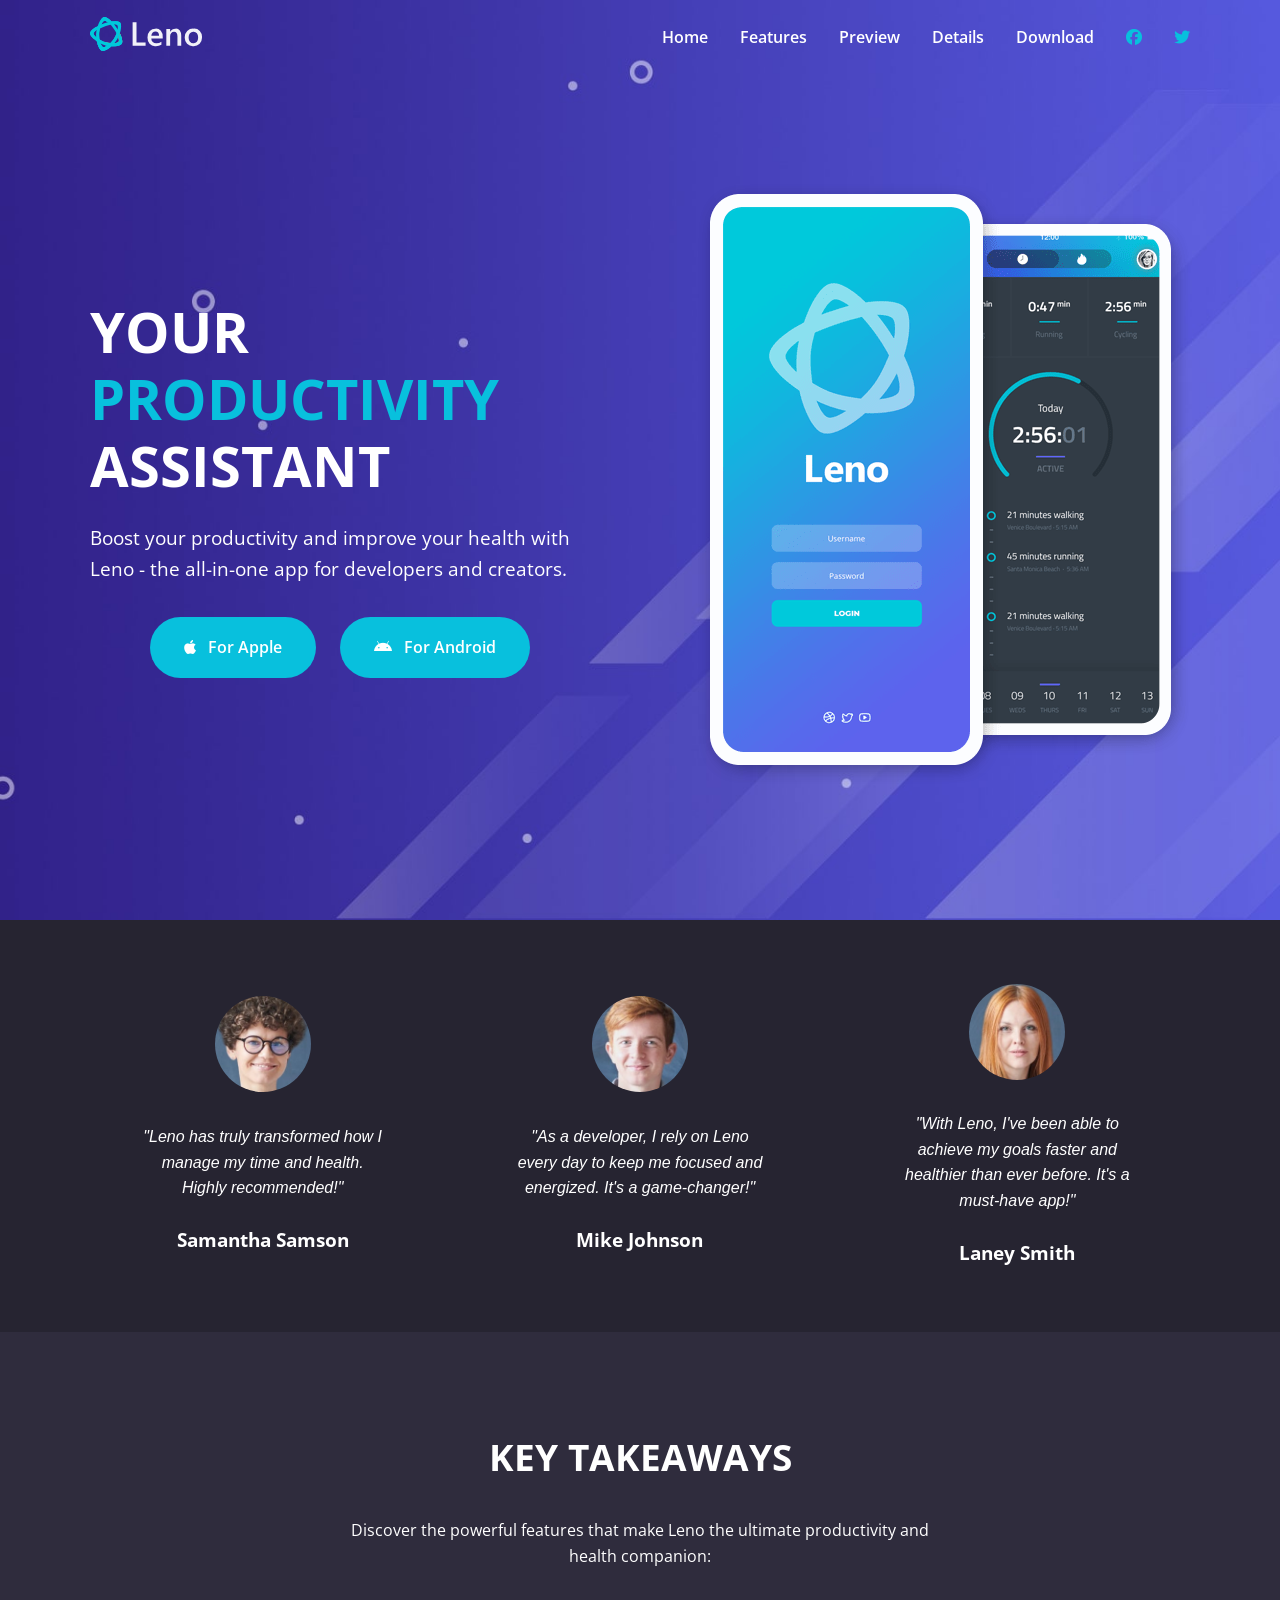
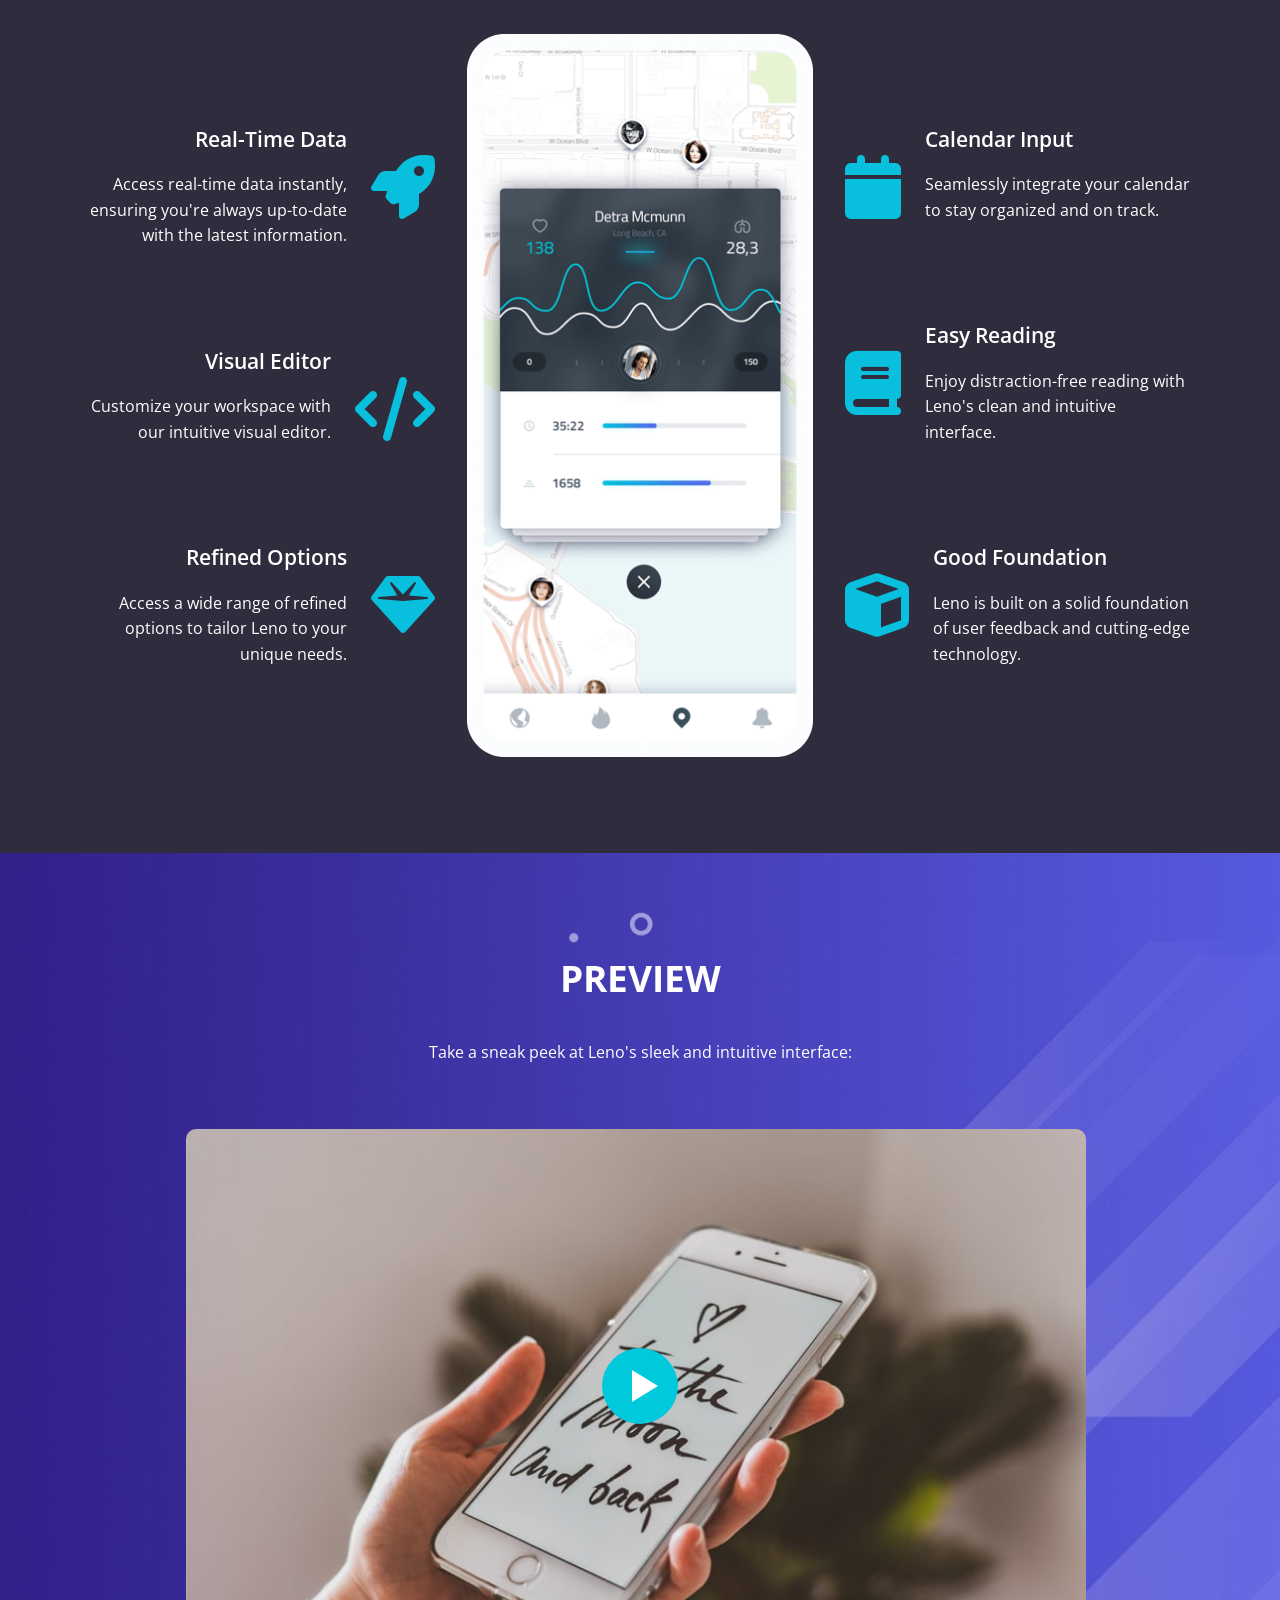
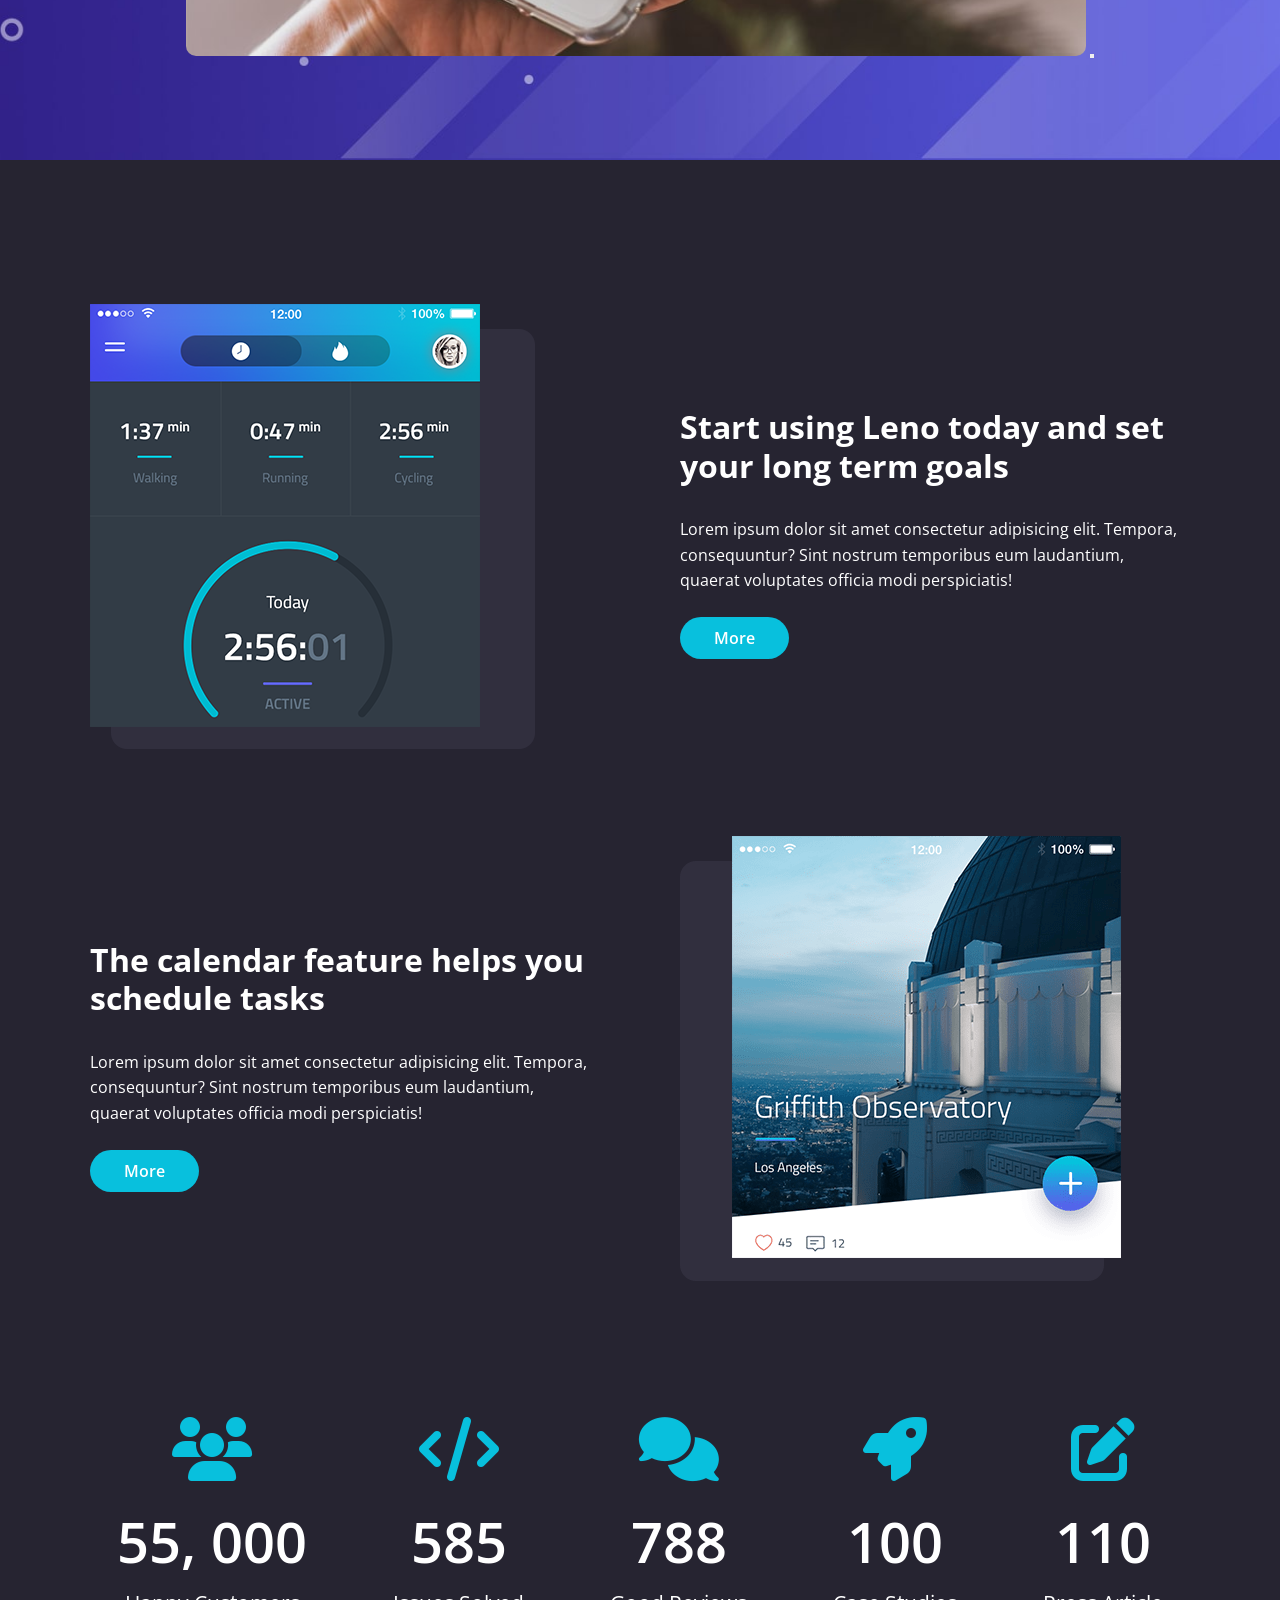
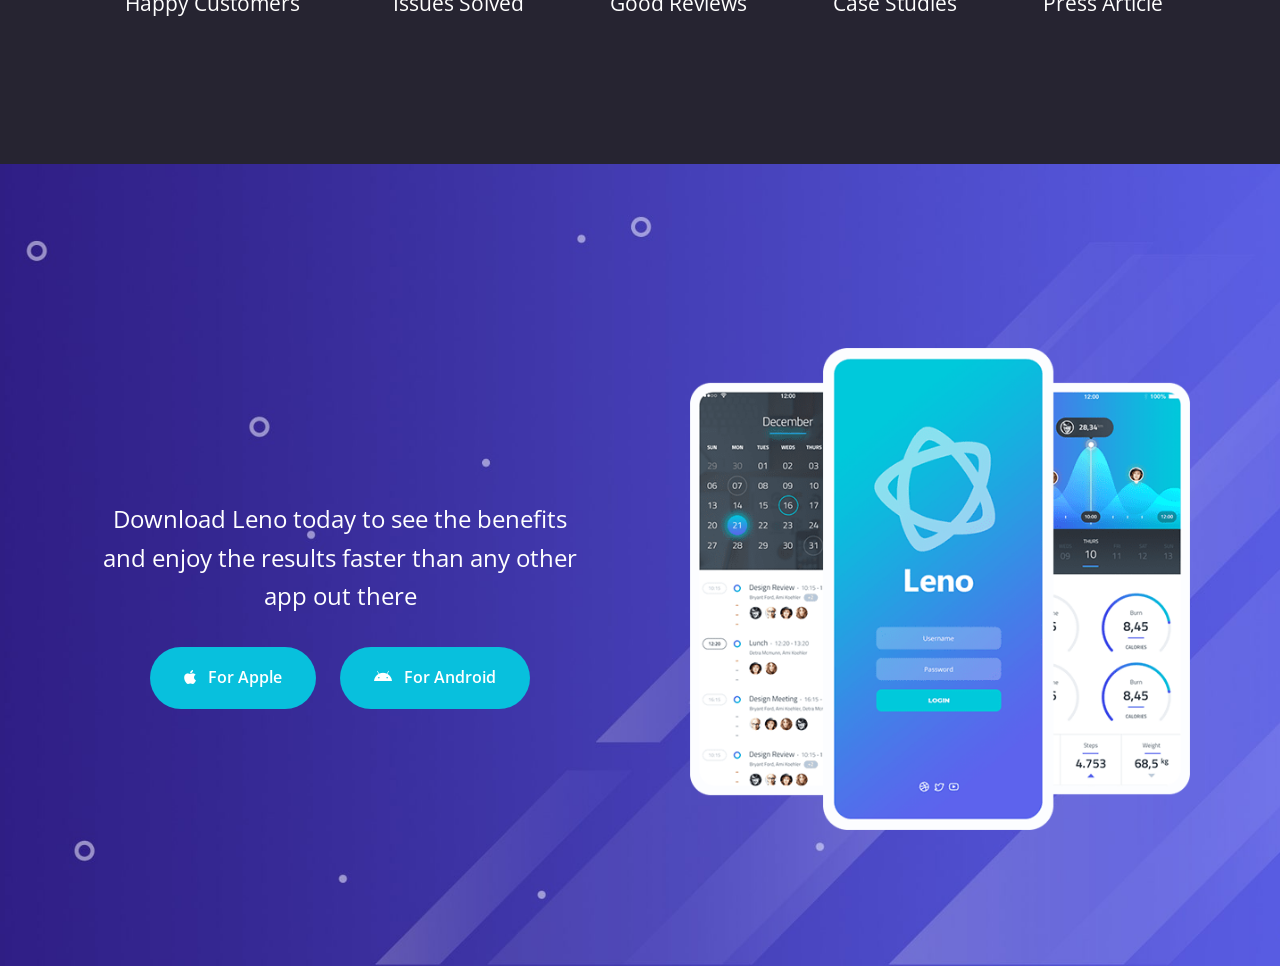
==== commit 5203d10c: "feat: implemented download section" ====
--- a/19-20-Leno-Website-Project/index.html
+++ b/19-20-Leno-Website-Project/index.html
@@ -379,6 +379,29 @@
       </div>
     </section>
 
+    <!-- Download -->
+    <section class="download" id="download">
+      <div class="download__container container">
+        <div class="download__content">
+          <p class="download__description">
+            Download Leno today to see the benefits and enjoy the results faster
+            than any other app out there
+          </p>
+          <div class="download__buttons">
+            <a href="details.html" class="download__button btn">
+              <i class="fa-brands fa-apple"></i> For Apple
+            </a>
+            <a href="details.html" class="download__button btn">
+              <i class="fa-brands fa-android"></i> For Android
+            </a>
+          </div>
+        </div>
+        <div class="download__image">
+          <img src="./images/download.png" alt="Download" />
+        </div>
+      </div>
+    </section>
+
     <script src="./js/script.js"></script>
   </body>
 </html>
--- a/19-20-Leno-Website-Project/css/styles.css
+++ b/19-20-Leno-Website-Project/css/styles.css
@@ -479,6 +479,52 @@
   font-weight: 400;
 }
 
+/* Download */
+.download {
+  background: #000 url('../images/download-background.jpg') center center/cover
+    no-repeat;
+  padding: 11.5rem 2rem 8rem;
+}
+
+.download__container {
+  display: flex;
+  justify-content: space-between;
+  align-items: center;
+  gap: 2rem;
+}
+
+.download__content {
+  max-width: 500px;
+}
+
+.download__description {
+  font-size: 1.5rem;
+  margin-top: 1.5rem;
+  line-height: 1.6;
+  text-align: center;
+}
+
+.download__image img {
+  width: 100%;
+  max-width: 500px;
+}
+
+.download__buttons {
+  display: flex;
+  align-items: center;
+  justify-content: center;
+  gap: 1.5rem;
+  margin-top: 2rem;
+}
+
+.download__button {
+  padding: 1rem 2rem;
+}
+
+.download__button i {
+  margin-right: 0.5rem;
+}
+
 /* Media Queries */
 @media (max-width: 992px) {
   /* Hero */
@@ -575,6 +621,24 @@
     margin-top: 4rem;
   }
 
+  /* Download */
+  .download {
+    padding-top: 10rem;
+    text-align: center;
+  }
+
+  .download__container {
+    flex-direction: column-reverse;
+  }
+
+  .download__buttons {
+    flex-direction: column;
+  }
+
+  .download__button {
+    width: 100%;
+    padding: 0.7rem;
+  }
 }
 
 @media (max-width: 768px) {
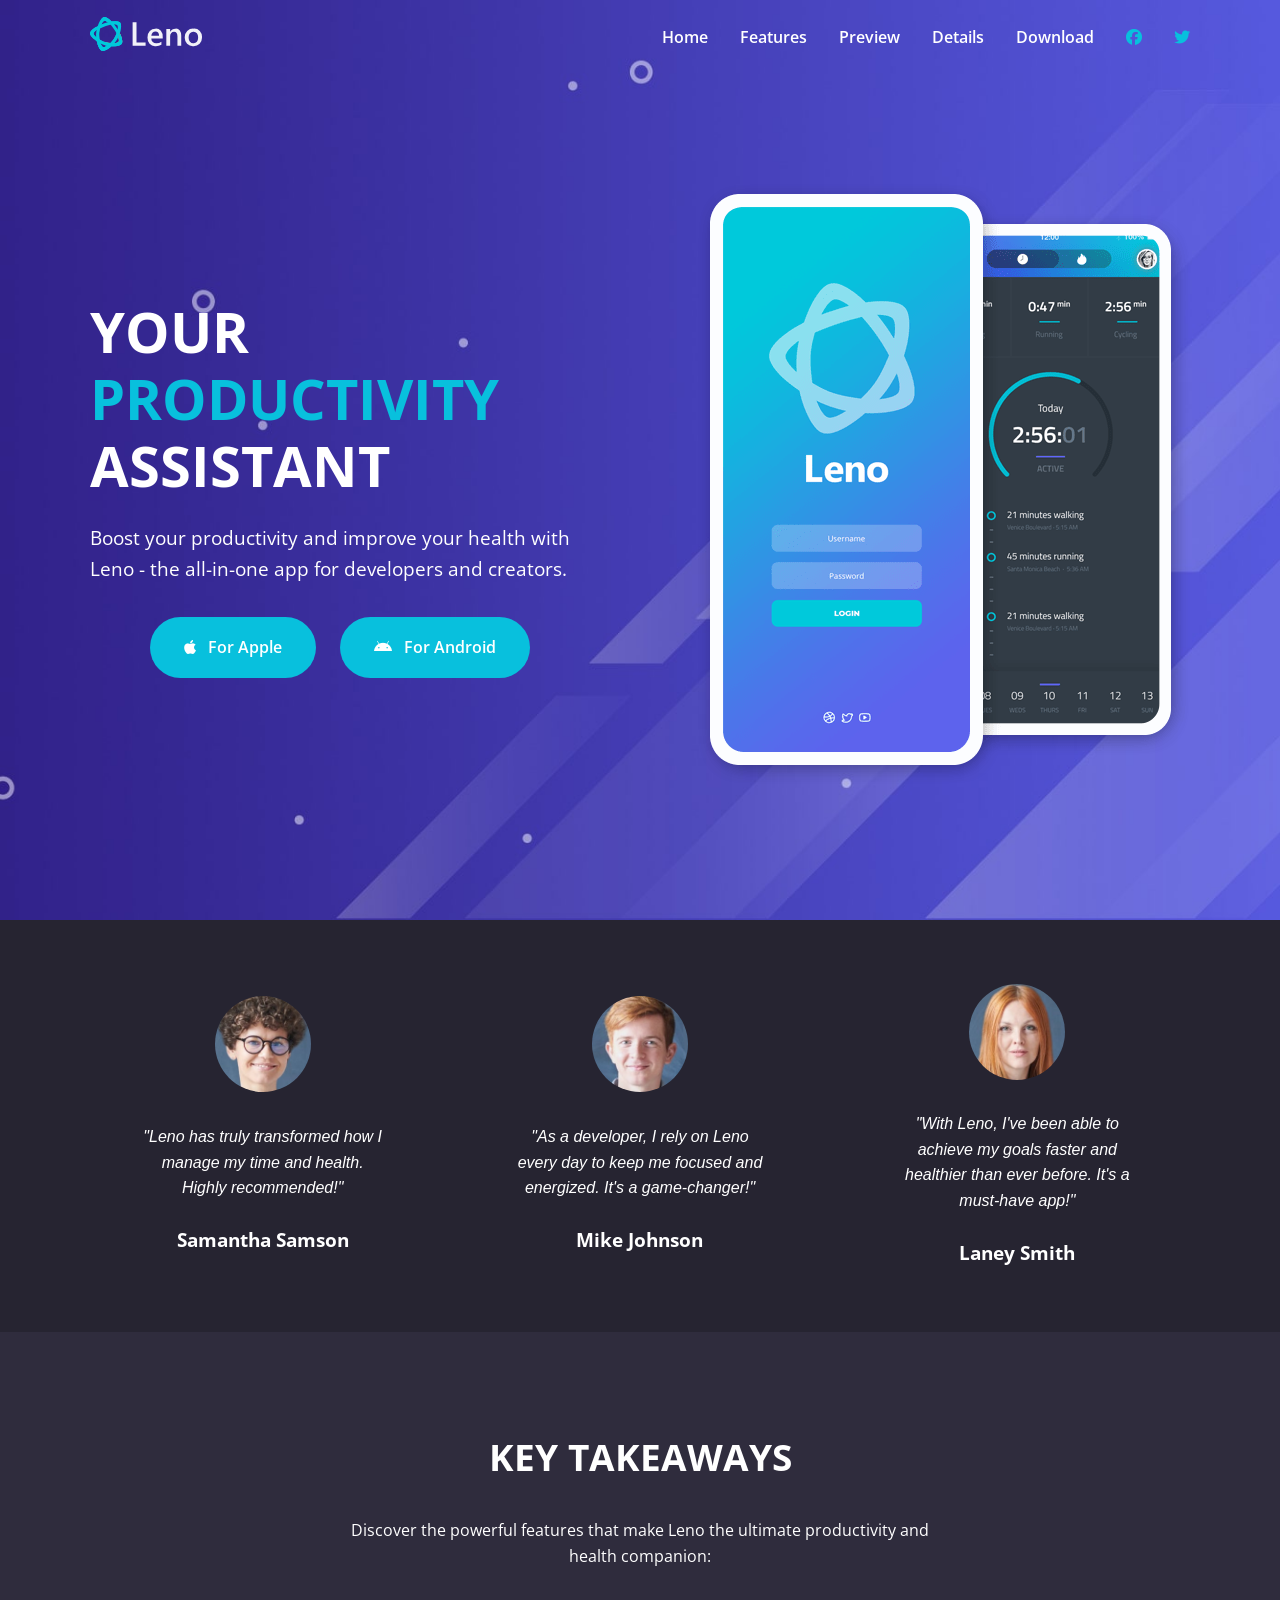
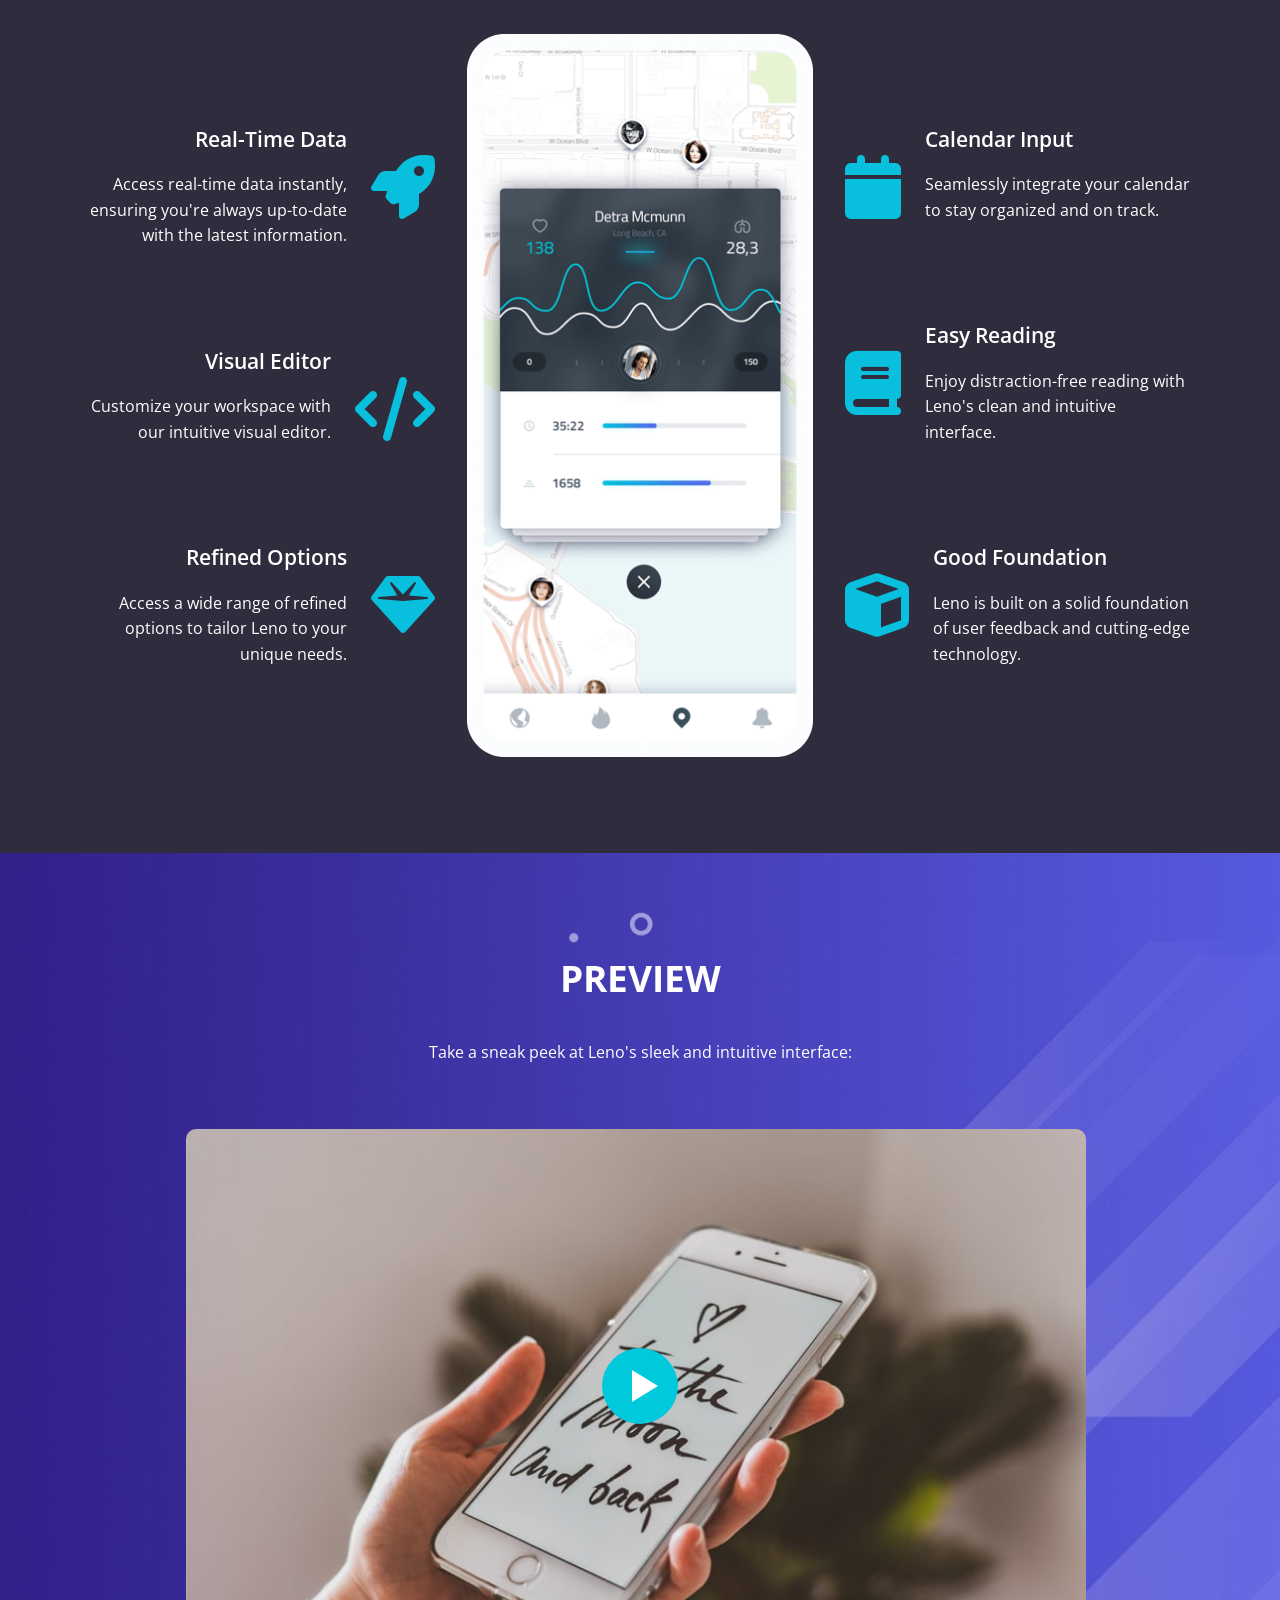
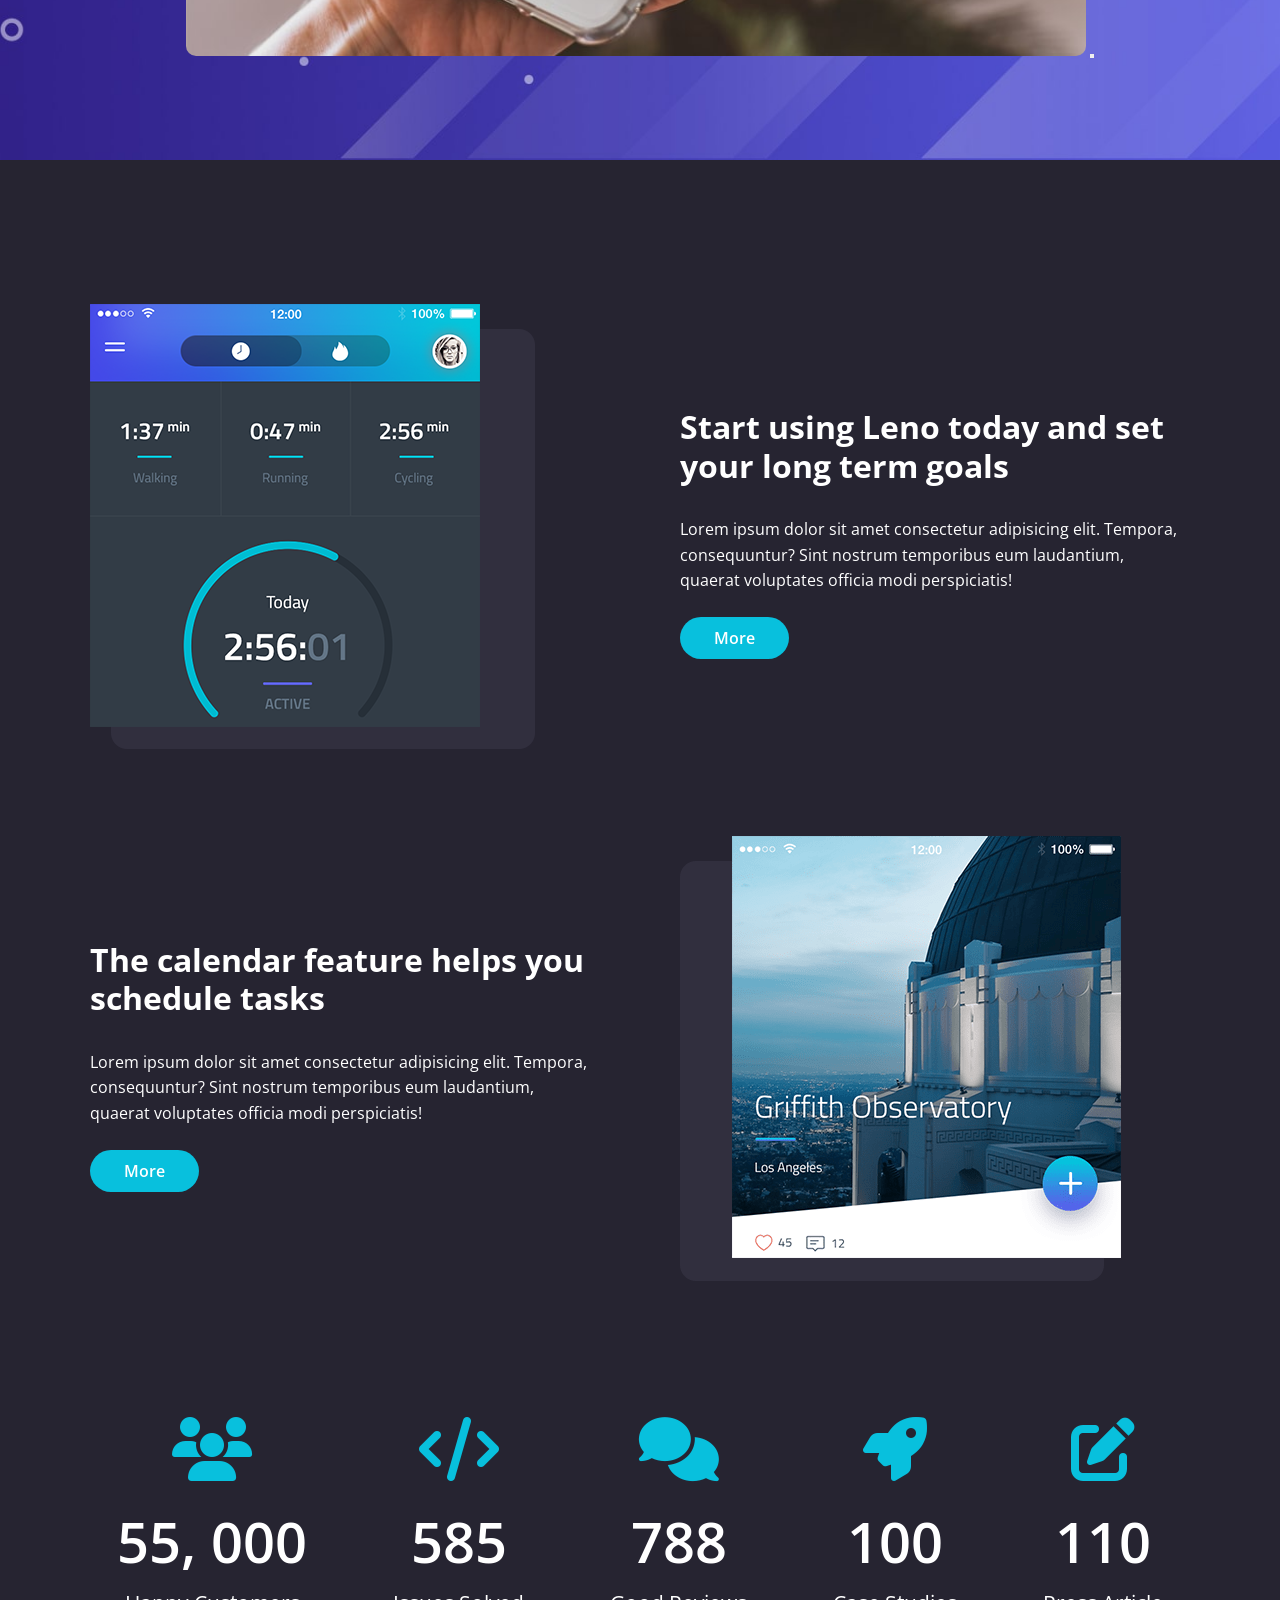
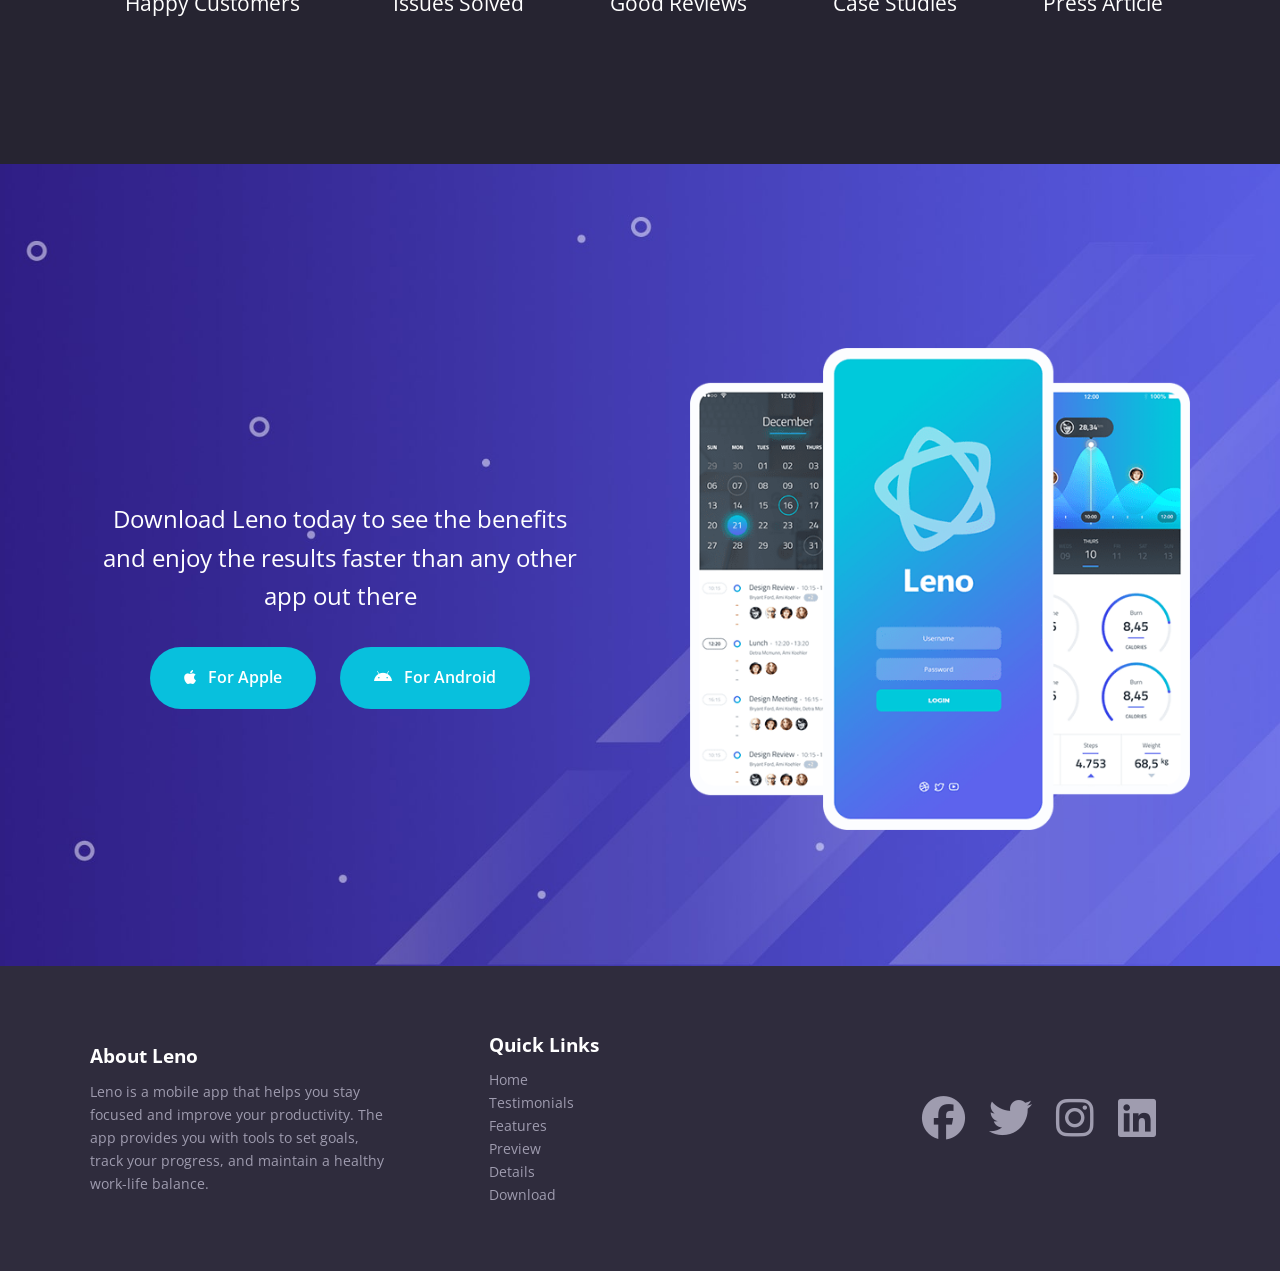
==== commit 74e27f77: "feat: implemented footer" ====
--- a/19-20-Leno-Website-Project/index.html
+++ b/19-20-Leno-Website-Project/index.html
@@ -402,6 +402,69 @@
       </div>
     </section>
 
+    <!-- Footer -->
+    <footer class="footer">
+      <div class="footer__container container">
+        <div class="footer__about">
+          <h4 class="footer__title">About Leno</h4>
+          <p class="footer__description">
+            Leno is a mobile app that helps you stay focused and improve your
+            productivity. The app provides you with tools to set goals, track
+            your progress, and maintain a healthy work-life balance.
+          </p>
+        </div>
+
+        <div class="footer__links">
+          <h4 class="footer__title">Quick Links</h4>
+          <ul class="footer__links-list">
+            <li class="footer__links-item">
+              <a href="index.html" class="footer__links-link"> Home </a>
+            </li>
+            <li class="footer__links-item">
+              <a href="index.html#testimonials" class="footer__links-link">
+                Testimonials
+              </a>
+            </li>
+            <li class="footer__links-item">
+              <a href="index.html#features" class="footer__links-link">
+                Features
+              </a>
+            </li>
+            <li class="footer__links-item">
+              <a href="index.html#preview" class="footer__links-link">
+                Preview
+              </a>
+            </li>
+            <li class="footer__links-item">
+              <a href="index.html#details" class="footer__links-link">
+                Details
+              </a>
+            </li>
+            <li class="footer__links-item">
+              <a href="index.html#download" class="footer__links-link">
+                Download
+              </a>
+            </li>
+          </ul>
+        </div>
+
+        <div class="footer__social">
+          <a href="#" class="footer__social-link">
+            <i class="fa-brands fa-facebook fa-3x"></i>
+          </a>
+          <a href="#" class="footer__social-link">
+            <i class="fa-brands fa-twitter fa-3x"></i>
+          </a>
+          <a href="#" class="footer__social-link">
+            <i class="fa-brands fa-instagram fa-3x"></i>
+          </a>
+          <a href="#" class="footer__social-link">
+            <i class="fa-brands fa-linkedin fa-3x"></i>
+          </a>
+        </div>
+      </div>
+    </footer>
+
     <script src="./js/script.js"></script>
   </body>
 </html>
--- a/19-20-Leno-Website-Project/css/styles.css
+++ b/19-20-Leno-Website-Project/css/styles.css
@@ -525,6 +525,44 @@
   margin-right: 0.5rem;
 }
 
+/* Footer */
+.footer {
+  background: var(--tertiary-color);
+  color: #9f9caf;
+  padding: 4rem 2rem;
+  font-size: 0.9rem;
+}
+
+.footer__links-link,
+.footer__social-link {
+  color: #9f9caf;
+}
+
+.footer__links-link:hover,
+.footer__social-link:hover {
+  color: #fff;
+}
+
+.footer__container {
+  display: grid;
+  grid-template-columns: repeat(3, 1fr);
+  justify-content: space-between;
+  align-items: center;
+  gap: 6rem;
+}
+
+.footer__title {
+  font-size: 1.2rem;
+  color: #fff;
+  margin-bottom: 0.5rem;
+}
+
+.footer__social {
+  display: flex;
+  gap: 1.5rem;
+  justify-content: center;
+}
+
 /* Media Queries */
 @media (max-width: 992px) {
   /* Hero */
@@ -639,6 +677,18 @@
     width: 100%;
     padding: 0.7rem;
   }
+
+  /* Footer */
+  .footer {
+    font-size: 1rem;
+  }
+
+  .footer__container {
+    grid-template-columns: 1fr;
+    text-align: center;
+    gap: 3rem;
+    max-width: 600px;
+  }
 }
 
 @media (max-width: 768px) {
